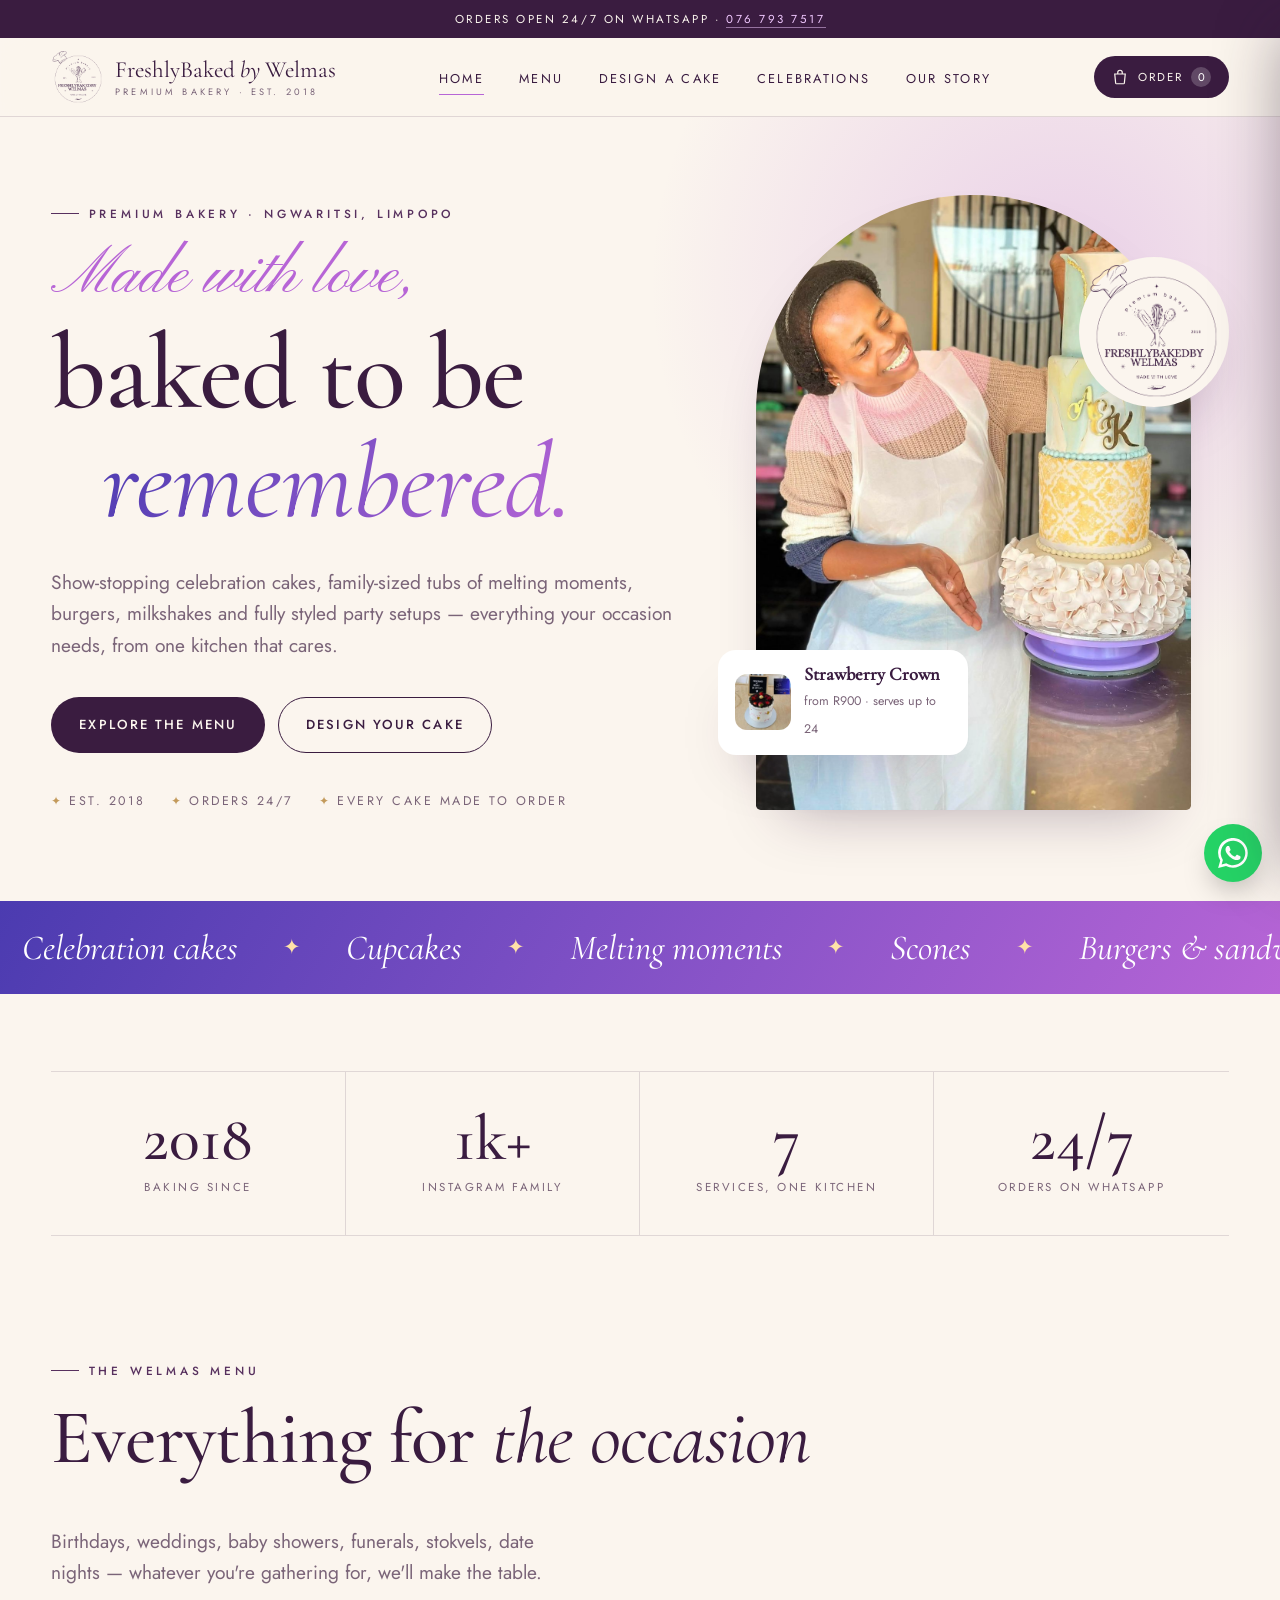
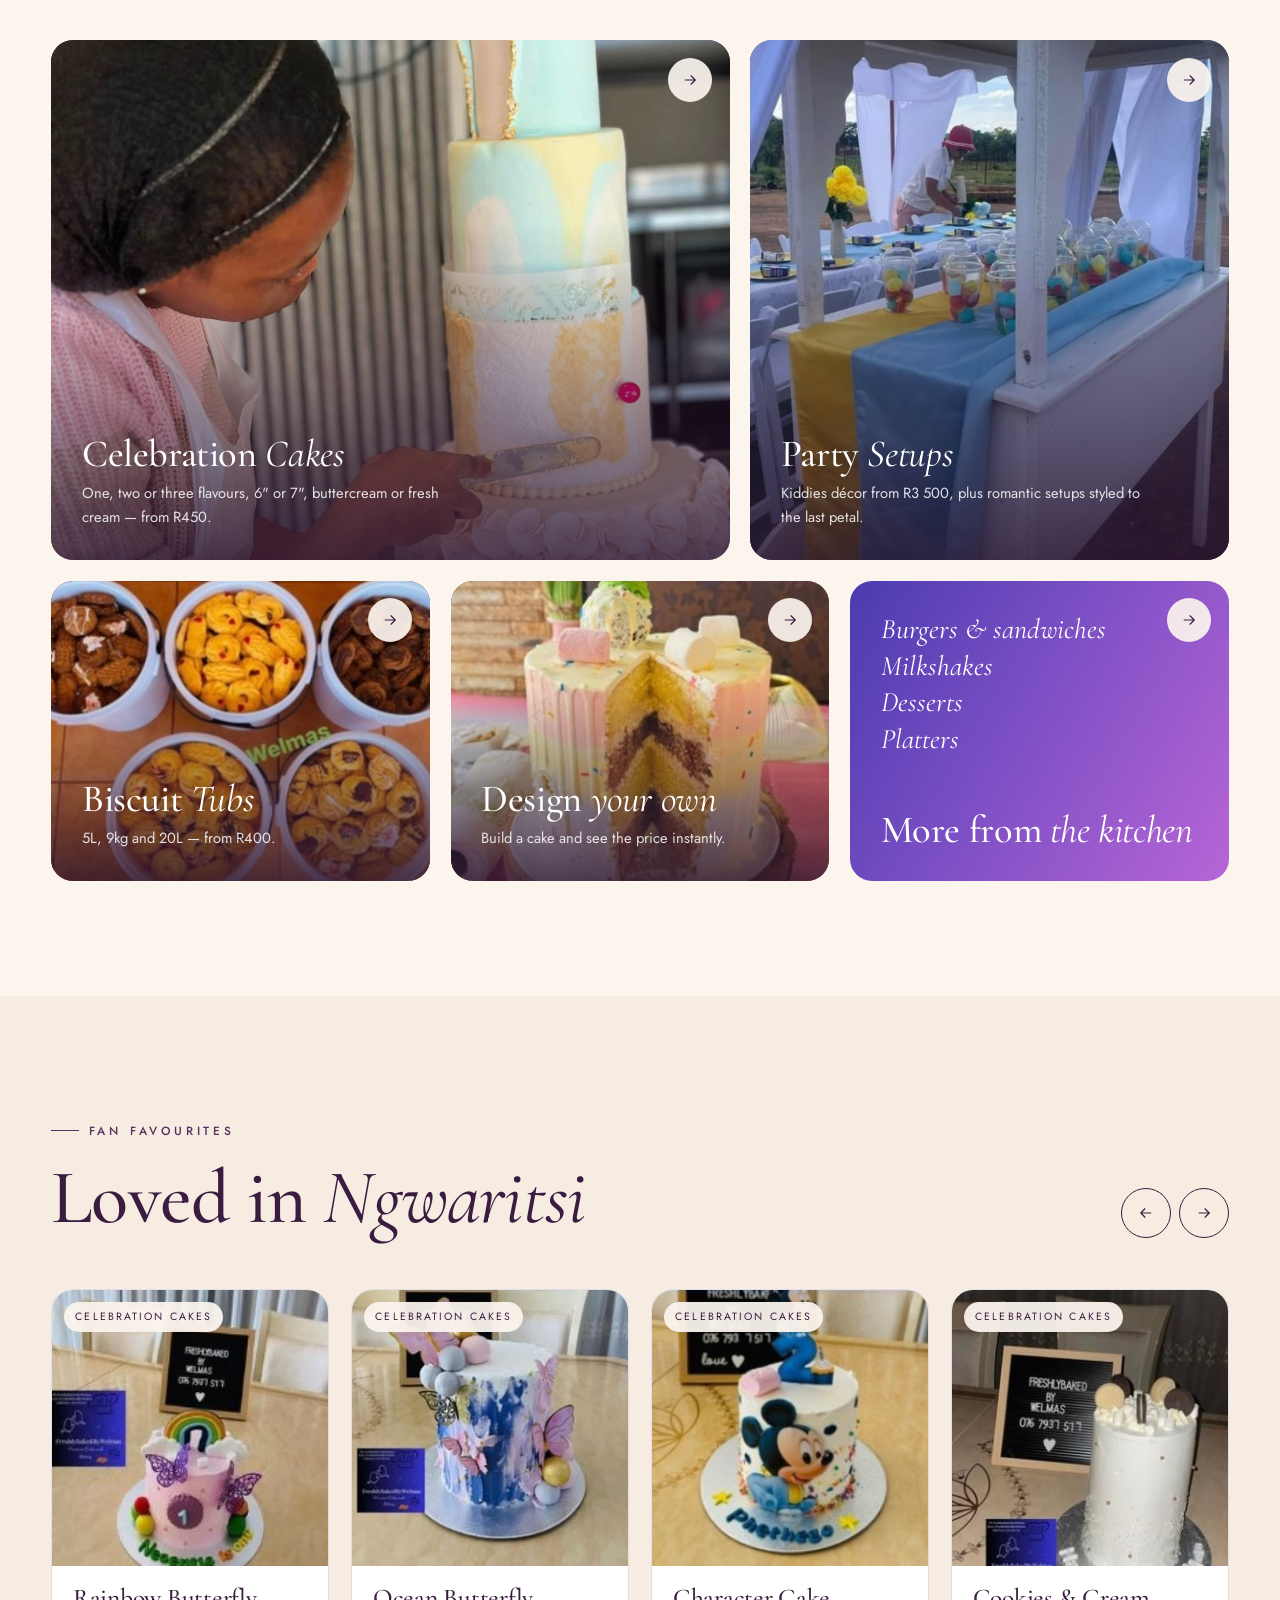
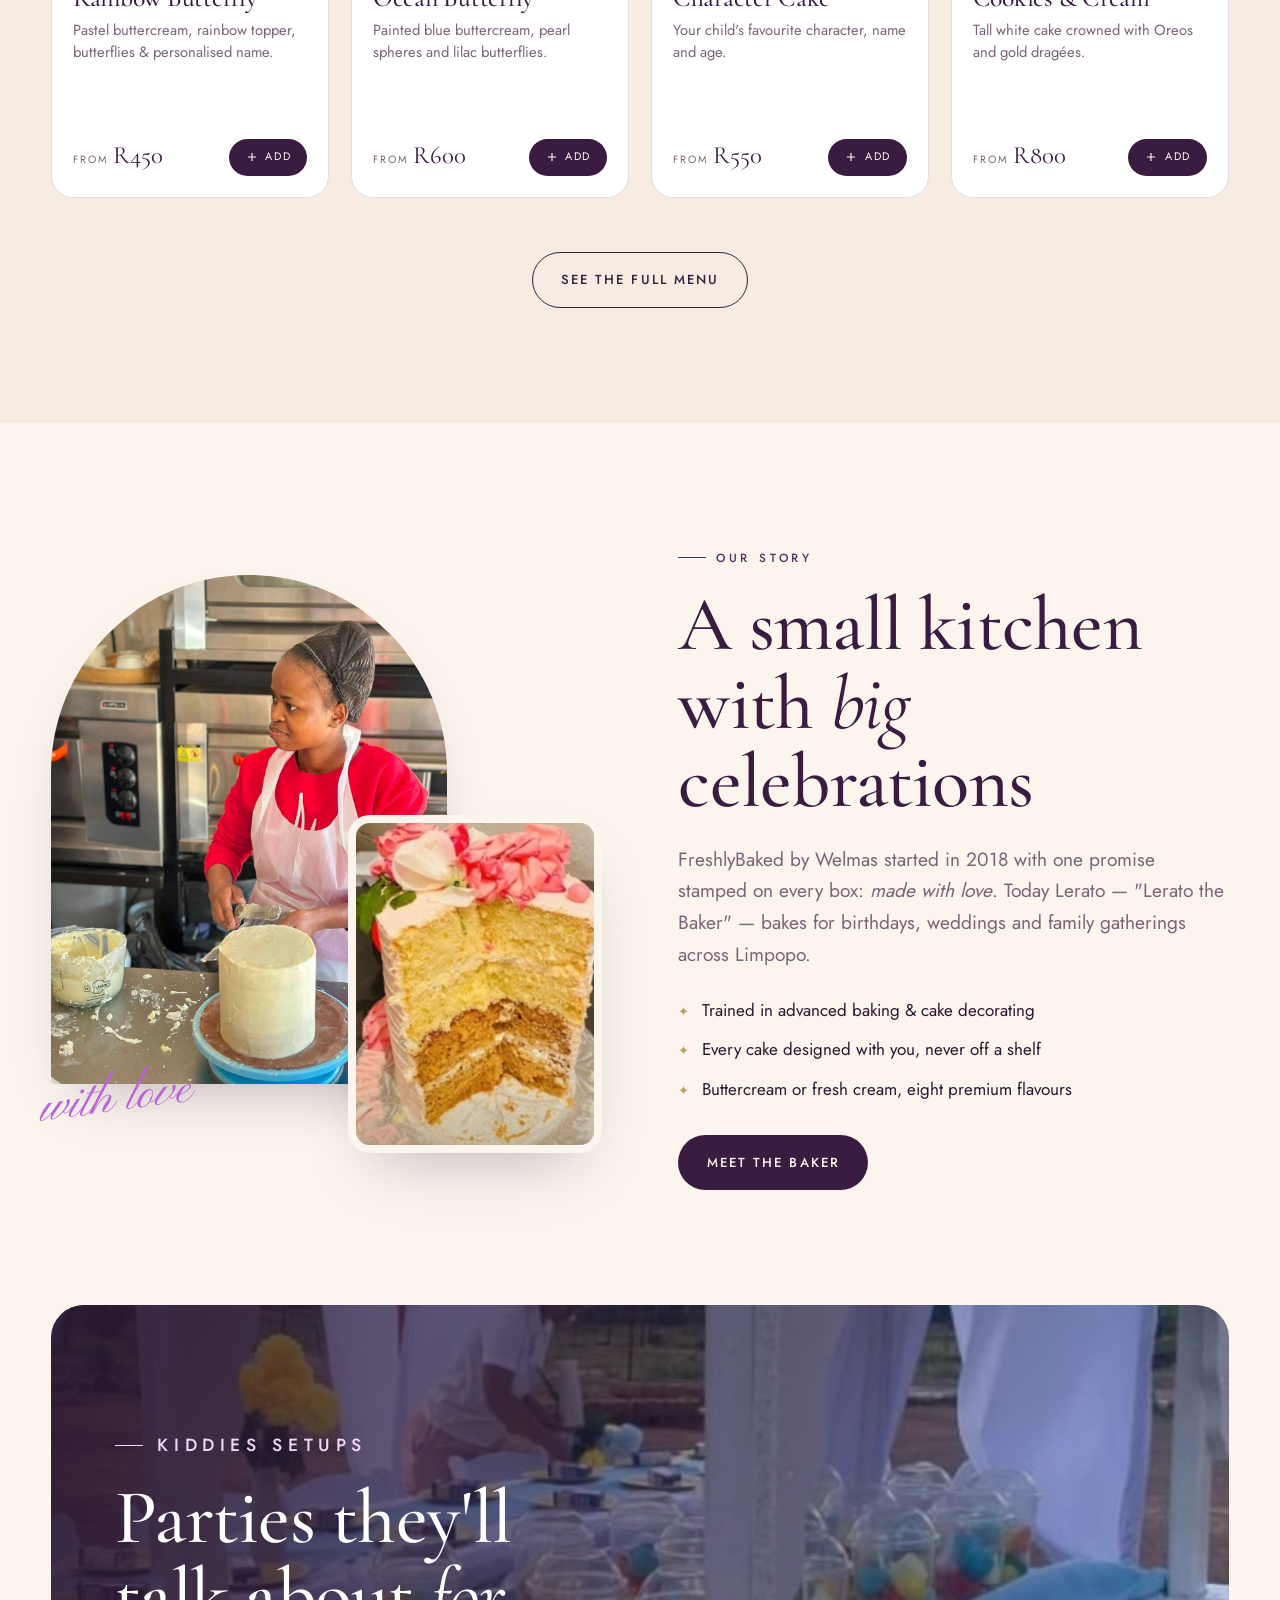
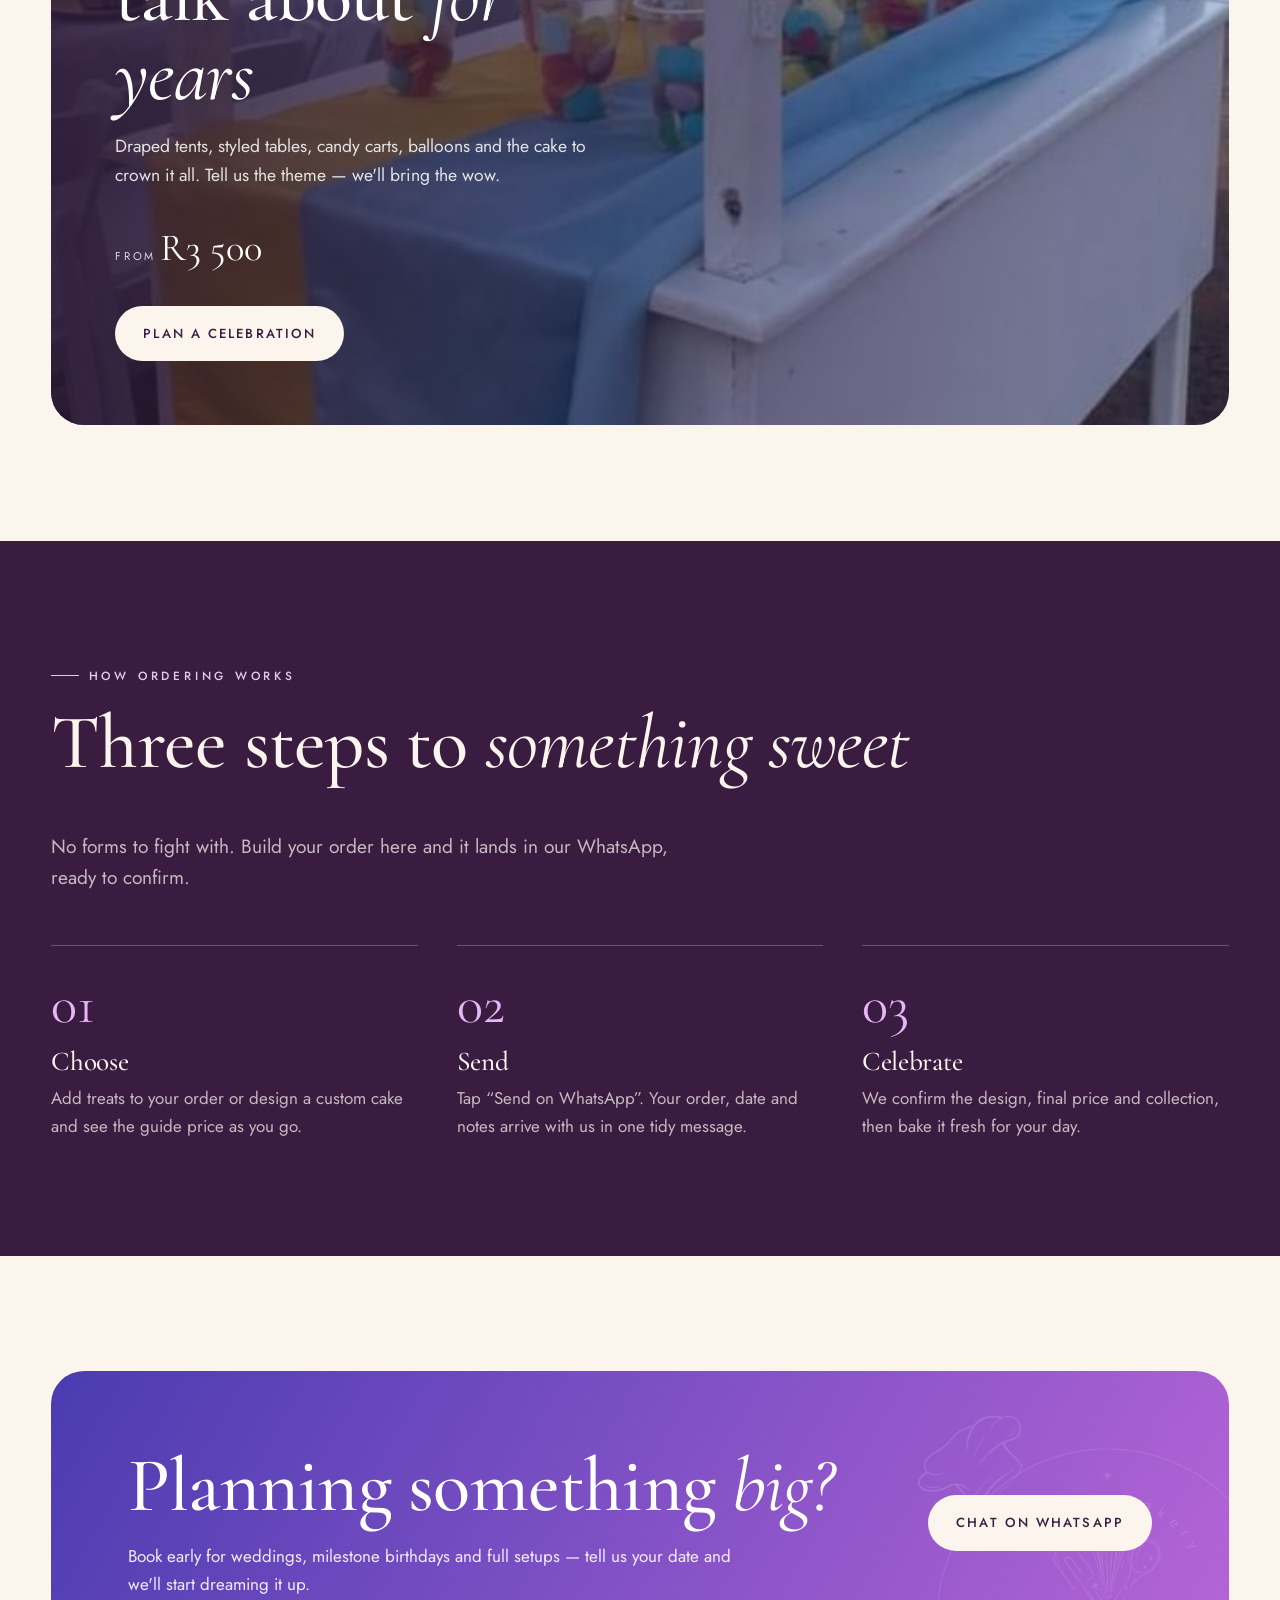
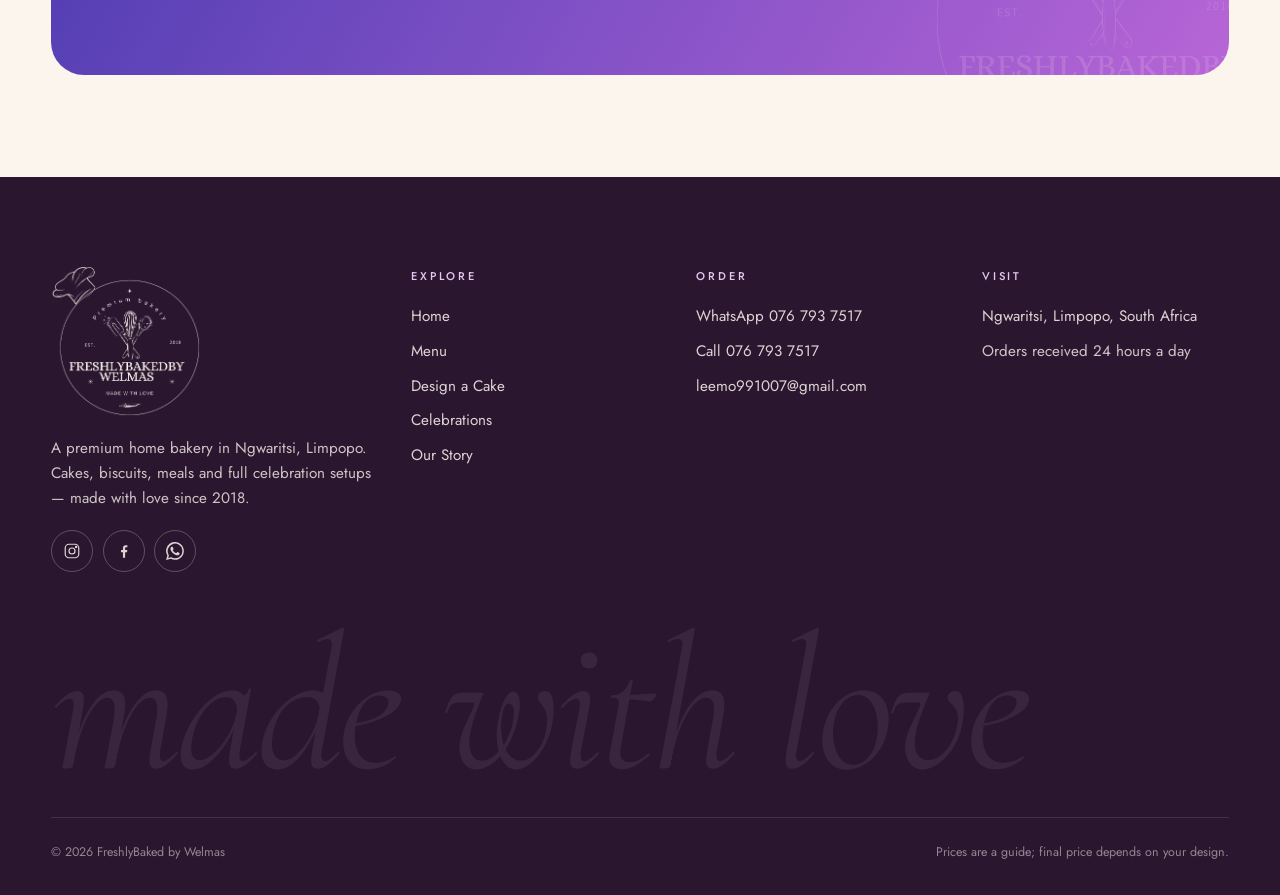
==== index.html @ 4f0620ba "Build FreshlyBaked by Welmas website Static four-page site (home, menu, celebrations, story) with a " ====
<!doctype html>
<html lang="en-ZA" class="no-js">
<head>
  <meta charset="utf-8">
  <meta name="viewport" content="width=device-width, initial-scale=1">
  <title>FreshlyBaked by Welmas · Premium Bakery in Ngwaritsi, Limpopo</title>
  <meta name="description" content="Celebration cakes, biscuit tubs, meals, milkshakes, platters and kiddies & romantic setups — a premium bakery in Ngwaritsi, Limpopo. Made with love since 2018. Order on WhatsApp 076 793 7517.">
  <meta name="theme-color" content="#3a1c40">
  <meta property="og:title" content="FreshlyBaked by Welmas — Premium bakery, made with love">
  <meta property="og:description" content="Cakes, biscuits, meals and celebration setups in Ngwaritsi, Limpopo. Order on WhatsApp.">
  <meta property="og:image" content="assets/img/wedding-cake-reveal.jpg">
  <meta property="og:type" content="website">
  <link rel="icon" type="image/png" href="assets/img/favicon.png">
  <link rel="apple-touch-icon" href="assets/img/apple-touch-icon.png">
  <link rel="stylesheet" href="css/fonts.css">
  <link rel="stylesheet" href="css/styles.css">
  <script type="application/ld+json">
  {
    "@context": "https://schema.org",
    "@type": "Bakery",
    "name": "FreshlyBaked by Welmas",
    "slogan": "Premium bakery. Made with love.",
    "foundingDate": "2018",
    "telephone": "+27767937517",
    "email": "leemo991007@gmail.com",
    "address": { "@type": "PostalAddress", "addressLocality": "Ngwaritsi", "addressRegion": "Limpopo", "addressCountry": "ZA" },
    "openingHours": "Mo-Su 00:00-23:59",
    "priceRange": "R400 – R3500+",
    "sameAs": ["https://www.instagram.com/freshlybakedbywelmas", "https://www.facebook.com/freshlybakedbywelmas"]
  }
  </script>
</head>
<body data-page="home">
  <div id="site-header"></div>

  <main>
    <!-- Hero -->
    <section class="hero">
      <div class="wrap hero-grid">
        <div>
          <p class="eyebrow">Premium bakery · Ngwaritsi, Limpopo</p>
          <h1>
            <span class="script">Made with love,</span>
            baked to be
            <span class="line2"><em class="glow-text">remembered.</em></span>
          </h1>
          <p class="lede">Show-stopping celebration cakes, family-sized tubs of melting moments, burgers, milkshakes and fully styled party setups — everything your occasion needs, from one kitchen that cares.</p>
          <div class="btn-row">
            <a class="btn btn-primary" href="menu.html">Explore the menu</a>
            <a class="btn btn-ghost" href="menu.html#build">Design your cake</a>
          </div>
          <div class="hero-meta">
            <span>Est. 2018</span>
            <span>Orders 24/7</span>
            <span>Every cake made to order</span>
          </div>
        </div>
        <div class="hero-art">
          <div class="arch"><img src="assets/img/wedding-cake-reveal.jpg" alt="Lerato smiling beside a four-tier wedding cake with sugar ruffles, gold damask and gold-leaf edges" width="1200" height="1600" fetchpriority="high"></div>
          <div class="badge" aria-hidden="true"><img src="assets/img/logo-ink.png" alt=""></div>
          <div class="chip">
            <img src="assets/img/cake-strawberry.jpg" alt="">
            <div><strong>Strawberry Crown</strong><span>from R900 · serves up to 24</span></div>
          </div>
        </div>
      </div>
    </section>

    <!-- Services marquee -->
    <div class="marquee" aria-label="Our services: cakes, cupcakes, biscuits, scones, burgers, sandwiches, milkshakes, desserts, platters, kiddies setups and romantic setups">
      <div class="marquee-track" aria-hidden="true">
        <span>Celebration cakes</span><span>Cupcakes</span><span>Melting moments</span><span>Scones</span><span>Burgers &amp; sandwiches</span><span>Milkshakes</span><span>Desserts</span><span>Platters</span><span>Kiddies setups</span><span>Romantic setups</span>
        <span>Celebration cakes</span><span>Cupcakes</span><span>Melting moments</span><span>Scones</span><span>Burgers &amp; sandwiches</span><span>Milkshakes</span><span>Desserts</span><span>Platters</span><span>Kiddies setups</span><span>Romantic setups</span>
      </div>
    </div>

    <!-- Stats -->
    <section class="wrap" style="padding-top:clamp(3rem,6vw,5rem)">
      <div class="stats reveal">
        <div class="stat"><b>2018</b><span>Baking since</span></div>
        <div class="stat"><b>1k+</b><span>Instagram family</span></div>
        <div class="stat"><b>7</b><span>Services, one kitchen</span></div>
        <div class="stat"><b>24/7</b><span>Orders on WhatsApp</span></div>
      </div>
    </section>

    <!-- Categories -->
    <section class="section">
      <div class="wrap">
        <div class="section-head reveal">
          <div>
            <p class="eyebrow">The Welmas menu</p>
            <h2>Everything for <em>the occasion</em></h2>
          </div>
          <p class="lede" style="max-width:26em">Birthdays, weddings, baby showers, funerals, stokvels, date nights — whatever you're gathering for, we'll make the table.</p>
        </div>
        <div class="tiles">
          <a class="tile t-a reveal" href="menu.html#cakes">
            <img src="assets/img/baker-gold-leaf.jpg" alt="" loading="lazy">
            <span class="arrow"><svg viewBox="0 0 24 24" fill="none" stroke="currentColor" stroke-width="1.6"><path d="M5 12h14M13 6l6 6-6 6"/></svg></span>
            <div class="tile-body"><h3>Celebration <em>Cakes</em></h3><p>One, two or three flavours, 6" or 7", buttercream or fresh cream — from R450.</p></div>
          </a>
          <a class="tile t-b reveal" href="celebrations.html">
            <img src="assets/img/kiddies-candy-cart.jpg" alt="" loading="lazy">
            <span class="arrow"><svg viewBox="0 0 24 24" fill="none" stroke="currentColor" stroke-width="1.6"><path d="M5 12h14M13 6l6 6-6 6"/></svg></span>
            <div class="tile-body"><h3>Party <em>Setups</em></h3><p>Kiddies décor from R3 500, plus romantic setups styled to the last petal.</p></div>
          </a>
          <a class="tile t-c reveal" href="menu.html#tubs">
            <img src="assets/img/melting-moments.jpg" alt="" loading="lazy">
            <span class="arrow"><svg viewBox="0 0 24 24" fill="none" stroke="currentColor" stroke-width="1.6"><path d="M5 12h14M13 6l6 6-6 6"/></svg></span>
            <div class="tile-body"><h3>Biscuit <em>Tubs</em></h3><p>5L, 9kg and 20L — from R400.</p></div>
          </a>
          <a class="tile t-d reveal" href="menu.html#build">
            <img src="assets/img/slice-two-flavour.jpg" alt="" loading="lazy">
            <span class="arrow"><svg viewBox="0 0 24 24" fill="none" stroke="currentColor" stroke-width="1.6"><path d="M5 12h14M13 6l6 6-6 6"/></svg></span>
            <div class="tile-body"><h3>Design <em>your own</em></h3><p>Build a cake and see the price instantly.</p></div>
          </a>
          <a class="tile t-e t-glow reveal" href="menu.html#meals">
            <span class="arrow"><svg viewBox="0 0 24 24" fill="none" stroke="currentColor" stroke-width="1.6"><path d="M5 12h14M13 6l6 6-6 6"/></svg></span>
            <div class="tile-body">
              <ul><li>Burgers &amp; sandwiches</li><li>Milkshakes</li><li>Desserts</li><li>Platters</li></ul>
              <h3>More from <em>the kitchen</em></h3>
            </div>
          </a>
        </div>
      </div>
    </section>

    <!-- Featured -->
    <section class="section section-tint">
      <div class="wrap">
        <div class="section-head reveal">
          <div>
            <p class="eyebrow">Fan favourites</p>
            <h2>Loved in <em>Ngwaritsi</em></h2>
          </div>
          <div class="rail-controls">
            <button class="icon-btn" type="button" data-rail="#featured" data-dir="prev" aria-label="Previous"><svg viewBox="0 0 24 24" fill="none" stroke="currentColor" stroke-width="1.6"><path d="M19 12H5M11 6l-6 6 6 6"/></svg></button>
            <button class="icon-btn" type="button" data-rail="#featured" data-dir="next" aria-label="Next"><svg viewBox="0 0 24 24" fill="none" stroke="currentColor" stroke-width="1.6"><path d="M5 12h14M13 6l6 6-6 6"/></svg></button>
          </div>
        </div>
        <div class="rail" id="featured" data-products="featured"></div>
        <div style="margin-top:2.4rem;text-align:center"><a class="btn btn-ghost" href="menu.html">See the full menu</a></div>
      </div>
    </section>

    <!-- Story -->
    <section class="section">
      <div class="wrap split">
        <div class="collage reveal">
          <figure class="c1"><img src="assets/img/baker-buttercream.jpg" alt="Lerato smoothing buttercream on a tall cake in a professional kitchen" loading="lazy"></figure>
          <figure class="c2"><img src="assets/img/slice-four-layer.jpg" alt="A sliced four-layer cake topped with pink sugar flowers" loading="lazy"></figure>
          <span class="stamp" aria-hidden="true">with love</span>
        </div>
        <div class="reveal">
          <p class="eyebrow">Our story</p>
          <h2>A small kitchen with <em>big</em> celebrations</h2>
          <p class="lede" style="margin-top:1.4rem">FreshlyBaked by Welmas started in 2018 with one promise stamped on every box: <em>made with love</em>. Today Lerato — "Lerato the Baker" — bakes for birthdays, weddings and family gatherings across Limpopo.</p>
          <ul class="ticks">
            <li>Trained in advanced baking &amp; cake decorating</li>
            <li>Every cake designed with you, never off a shelf</li>
            <li>Buttercream or fresh cream, eight premium flavours</li>
          </ul>
          <a class="btn btn-primary" href="story.html">Meet the baker</a>
        </div>
      </div>
    </section>

    <!-- Celebrations feature -->
    <section class="wrap">
      <div class="feature reveal">
        <img src="assets/img/kiddies-candy-cart.jpg" alt="A white candy cart with blue and yellow runners and jars of sweets at an outdoor kiddies party" loading="lazy">
        <div class="feature-body">
          <p class="eyebrow">Kiddies setups</p>
          <h2>Parties they'll talk about <em>for years</em></h2>
          <p>Draped tents, styled tables, candy carts, balloons and the cake to crown it all. Tell us the theme — we'll bring the wow.</p>
          <span class="price-tag"><small>from</small>R3 500</span>
          <div class="btn-row">
            <a class="btn btn-light" href="celebrations.html">Plan a celebration</a>
          </div>
        </div>
      </div>
    </section>

    <!-- How to order -->
    <section class="section section-plum" style="margin-top:clamp(4rem,9vw,8rem)">
      <div class="wrap">
        <div class="section-head reveal">
          <div>
            <p class="eyebrow">How ordering works</p>
            <h2>Three steps to <em>something sweet</em></h2>
          </div>
          <p class="lede">No forms to fight with. Build your order here and it lands in our WhatsApp, ready to confirm.</p>
        </div>
        <div class="steps">
          <div class="step reveal"><h3>Choose</h3><p>Add treats to your order or design a custom cake and see the guide price as you go.</p></div>
          <div class="step reveal"><h3>Send</h3><p>Tap “Send on WhatsApp”. Your order, date and notes arrive with us in one tidy message.</p></div>
          <div class="step reveal"><h3>Celebrate</h3><p>We confirm the design, final price and collection, then bake it fresh for your day.</p></div>
        </div>
      </div>
    </section>

    <!-- CTA -->
    <section class="wrap" style="margin-top:clamp(4rem,9vw,8rem)">
      <div class="cta-band reveal">
        <div>
          <h2>Planning something <em>big?</em></h2>
          <p>Book early for weddings, milestone birthdays and full setups — tell us your date and we'll start dreaming it up.</p>
        </div>
        <div class="btn-row">
          <a class="btn btn-light" data-wa="Hi Welmas! I'm planning an event and would love a quote." href="#">Chat on WhatsApp</a>
        </div>
      </div>
    </section>
  </main>

  <div id="site-footer"></div>
  <script src="js/catalog.js"></script>
  <script src="js/main.js"></script>
</body>
</html>
---- css/fonts.css ----
/* Self-hosted Google Fonts (SIL Open Font License): Cormorant Garamond, Jost, Pinyon Script */
@font-face { font-family: 'Cormorant Garamond'; font-style: italic; font-weight: 400; font-display: swap; src: url('../assets/fonts/cormorant-garamond-400-italic-latin-ext.woff2') format('woff2'); unicode-range: U+0100-02BA, U+02BD-02C5, U+02C7-02CC, U+02CE-02D7, U+02DD-02FF, U+0304, U+0308, U+0329, U+1D00-1DBF, U+1E00-1E9F, U+1EF2-1EFF, U+2020, U+20A0-20AB, U+20AD-20C0, U+2113, U+2C60-2C7F, U+A720-A7FF; }
@font-face { font-family: 'Cormorant Garamond'; font-style: italic; font-weight: 400; font-display: swap; src: url('../assets/fonts/cormorant-garamond-400-italic-latin.woff2') format('woff2'); unicode-range: U+0000-00FF, U+0131, U+0152-0153, U+02BB-02BC, U+02C6, U+02DA, U+02DC, U+0304, U+0308, U+0329, U+2000-206F, U+20AC, U+2122, U+2191, U+2193, U+2212, U+2215, U+FEFF, U+FFFD; }
@font-face { font-family: 'Cormorant Garamond'; font-style: italic; font-weight: 500; font-display: swap; src: url('../assets/fonts/cormorant-garamond-500-italic-latin-ext.woff2') format('woff2'); unicode-range: U+0100-02BA, U+02BD-02C5, U+02C7-02CC, U+02CE-02D7, U+02DD-02FF, U+0304, U+0308, U+0329, U+1D00-1DBF, U+1E00-1E9F, U+1EF2-1EFF, U+2020, U+20A0-20AB, U+20AD-20C0, U+2113, U+2C60-2C7F, U+A720-A7FF; }
@font-face { font-family: 'Cormorant Garamond'; font-style: italic; font-weight: 500; font-display: swap; src: url('../assets/fonts/cormorant-garamond-500-italic-latin.woff2') format('woff2'); unicode-range: U+0000-00FF, U+0131, U+0152-0153, U+02BB-02BC, U+02C6, U+02DA, U+02DC, U+0304, U+0308, U+0329, U+2000-206F, U+20AC, U+2122, U+2191, U+2193, U+2212, U+2215, U+FEFF, U+FFFD; }
@font-face { font-family: 'Cormorant Garamond'; font-style: normal; font-weight: 400; font-display: swap; src: url('../assets/fonts/cormorant-garamond-400-latin-ext.woff2') format('woff2'); unicode-range: U+0100-02BA, U+02BD-02C5, U+02C7-02CC, U+02CE-02D7, U+02DD-02FF, U+0304, U+0308, U+0329, U+1D00-1DBF, U+1E00-1E9F, U+1EF2-1EFF, U+2020, U+20A0-20AB, U+20AD-20C0, U+2113, U+2C60-2C7F, U+A720-A7FF; }
@font-face { font-family: 'Cormorant Garamond'; font-style: normal; font-weight: 400; font-display: swap; src: url('../assets/fonts/cormorant-garamond-400-latin.woff2') format('woff2'); unicode-range: U+0000-00FF, U+0131, U+0152-0153, U+02BB-02BC, U+02C6, U+02DA, U+02DC, U+0304, U+0308, U+0329, U+2000-206F, U+20AC, U+2122, U+2191, U+2193, U+2212, U+2215, U+FEFF, U+FFFD; }
@font-face { font-family: 'Cormorant Garamond'; font-style: normal; font-weight: 500; font-display: swap; src: url('../assets/fonts/cormorant-garamond-500-latin-ext.woff2') format('woff2'); unicode-range: U+0100-02BA, U+02BD-02C5, U+02C7-02CC, U+02CE-02D7, U+02DD-02FF, U+0304, U+0308, U+0329, U+1D00-1DBF, U+1E00-1E9F, U+1EF2-1EFF, U+2020, U+20A0-20AB, U+20AD-20C0, U+2113, U+2C60-2C7F, U+A720-A7FF; }
@font-face { font-family: 'Cormorant Garamond'; font-style: normal; font-weight: 500; font-display: swap; src: url('../assets/fonts/cormorant-garamond-500-latin.woff2') format('woff2'); unicode-range: U+0000-00FF, U+0131, U+0152-0153, U+02BB-02BC, U+02C6, U+02DA, U+02DC, U+0304, U+0308, U+0329, U+2000-206F, U+20AC, U+2122, U+2191, U+2193, U+2212, U+2215, U+FEFF, U+FFFD; }
@font-face { font-family: 'Jost'; font-style: normal; font-weight: 300; font-display: swap; src: url('../assets/fonts/jost-300-latin-ext.woff2') format('woff2'); unicode-range: U+0100-02BA, U+02BD-02C5, U+02C7-02CC, U+02CE-02D7, U+02DD-02FF, U+0304, U+0308, U+0329, U+1D00-1DBF, U+1E00-1E9F, U+1EF2-1EFF, U+2020, U+20A0-20AB, U+20AD-20C0, U+2113, U+2C60-2C7F, U+A720-A7FF; }
@font-face { font-family: 'Jost'; font-style: normal; font-weight: 300; font-display: swap; src: url('../assets/fonts/jost-300-latin.woff2') format('woff2'); unicode-range: U+0000-00FF, U+0131, U+0152-0153, U+02BB-02BC, U+02C6, U+02DA, U+02DC, U+0304, U+0308, U+0329, U+2000-206F, U+20AC, U+2122, U+2191, U+2193, U+2212, U+2215, U+FEFF, U+FFFD; }
@font-face { font-family: 'Jost'; font-style: normal; font-weight: 400; font-display: swap; src: url('../assets/fonts/jost-400-latin-ext.woff2') format('woff2'); unicode-range: U+0100-02BA, U+02BD-02C5, U+02C7-02CC, U+02CE-02D7, U+02DD-02FF, U+0304, U+0308, U+0329, U+1D00-1DBF, U+1E00-1E9F, U+1EF2-1EFF, U+2020, U+20A0-20AB, U+20AD-20C0, U+2113, U+2C60-2C7F, U+A720-A7FF; }
@font-face { font-family: 'Jost'; font-style: normal; font-weight: 400; font-display: swap; src: url('../assets/fonts/jost-400-latin.woff2') format('woff2'); unicode-range: U+0000-00FF, U+0131, U+0152-0153, U+02BB-02BC, U+02C6, U+02DA, U+02DC, U+0304, U+0308, U+0329, U+2000-206F, U+20AC, U+2122, U+2191, U+2193, U+2212, U+2215, U+FEFF, U+FFFD; }
@font-face { font-family: 'Jost'; font-style: normal; font-weight: 500; font-display: swap; src: url('../assets/fonts/jost-500-latin-ext.woff2') format('woff2'); unicode-range: U+0100-02BA, U+02BD-02C5, U+02C7-02CC, U+02CE-02D7, U+02DD-02FF, U+0304, U+0308, U+0329, U+1D00-1DBF, U+1E00-1E9F, U+1EF2-1EFF, U+2020, U+20A0-20AB, U+20AD-20C0, U+2113, U+2C60-2C7F, U+A720-A7FF; }
@font-face { font-family: 'Jost'; font-style: normal; font-weight: 500; font-display: swap; src: url('../assets/fonts/jost-500-latin.woff2') format('woff2'); unicode-range: U+0000-00FF, U+0131, U+0152-0153, U+02BB-02BC, U+02C6, U+02DA, U+02DC, U+0304, U+0308, U+0329, U+2000-206F, U+20AC, U+2122, U+2191, U+2193, U+2212, U+2215, U+FEFF, U+FFFD; }
@font-face { font-family: 'Pinyon Script'; font-style: normal; font-weight: 400; font-display: swap; src: url('../assets/fonts/pinyon-script-400-latin-ext.woff2') format('woff2'); unicode-range: U+0100-02BA, U+02BD-02C5, U+02C7-02CC, U+02CE-02D7, U+02DD-02FF, U+0304, U+0308, U+0329, U+1D00-1DBF, U+1E00-1E9F, U+1EF2-1EFF, U+2020, U+20A0-20AB, U+20AD-20C0, U+2113, U+2C60-2C7F, U+A720-A7FF; }
@font-face { font-family: 'Pinyon Script'; font-style: normal; font-weight: 400; font-display: swap; src: url('../assets/fonts/pinyon-script-400-latin.woff2') format('woff2'); unicode-range: U+0000-00FF, U+0131, U+0152-0153, U+02BB-02BC, U+02C6, U+02DA, U+02DC, U+0304, U+0308, U+0329, U+2000-206F, U+20AC, U+2122, U+2191, U+2193, U+2212, U+2215, U+FEFF, U+FFFD; }
---- css/styles.css ----
/* ==========================================================
   FreshlyBaked by Welmas
   Cream & plum, with the violet-to-orchid glow of the price lists.
   ========================================================== */

:root {
  --cream: #fbf5ee;
  --cream-2: #f6ece2;
  --blush: #f3dcd6;
  --rose: #d98a9b;
  --plum: #3a1c40;
  --plum-2: #57305e;
  --ink: #2b1630;
  --muted: #7a6478;
  --violet: #4b3bb0;
  --orchid: #b765d6;
  --gold: #c39a5b;
  --line: rgba(58, 28, 64, 0.14);
  --glow: linear-gradient(120deg, var(--violet) 0%, #7c4fc4 45%, var(--orchid) 100%);

  --font-display: "Cormorant Garamond", "Times New Roman", serif;
  --font-script: "Pinyon Script", "Brush Script MT", cursive;
  --font-body: "Jost", "Helvetica Neue", Arial, sans-serif;

  --radius: 22px;
  --arch: 999px 999px 22px 22px;
  --shadow: 0 30px 60px -30px rgba(58, 28, 64, 0.35);
  --gutter: clamp(16px, 4vw, 56px);
  --max: 1280px;
}

*, *::before, *::after { box-sizing: border-box; }
html { scroll-behavior: smooth; -webkit-text-size-adjust: 100%; }
body {
  margin: 0;
  background: var(--cream);
  color: var(--ink);
  font-family: var(--font-body);
  font-weight: 400;
  font-size: 17px;
  line-height: 1.65;
  overflow-x: hidden;
}
img { max-width: 100%; display: block; }
a { color: inherit; }
button { font: inherit; color: inherit; cursor: pointer; }
:focus-visible { outline: 2px solid var(--orchid); outline-offset: 3px; border-radius: 6px; }

.wrap { width: 100%; max-width: var(--max); margin: 0 auto; padding: 0 var(--gutter); }
.sr-only { position: absolute; width: 1px; height: 1px; overflow: hidden; clip: rect(0 0 0 0); white-space: nowrap; }

/* ---------- Type ---------- */
h1, h2, h3 { font-family: var(--font-display); font-weight: 500; line-height: 1.02; margin: 0; color: var(--plum); letter-spacing: -0.01em; }
h1 { font-size: clamp(3.5rem, 8.4vw, 7.6rem); }
h2 { font-size: clamp(2.4rem, 6vw, 5rem); }
h3 { font-size: clamp(1.5rem, 2.4vw, 2rem); }
h1 em, h2 em, h3 em { font-style: italic; font-weight: 400; }
.script { font-family: var(--font-script); font-weight: 400; color: var(--orchid); letter-spacing: 0; }
.eyebrow {
  font-size: 0.74rem; font-weight: 500; letter-spacing: 0.32em; text-transform: uppercase;
  color: var(--plum-2); display: inline-flex; align-items: center; gap: 0.8em; margin: 0 0 1.2rem;
}
.eyebrow::before { content: ""; width: 28px; height: 1px; background: currentColor; }
.lede { font-size: clamp(1.05rem, 1.5vw, 1.25rem); color: var(--muted); max-width: 34em; }
.glow-text { background: var(--glow); -webkit-background-clip: text; background-clip: text; color: transparent; }

/* ---------- Buttons ---------- */
.btn {
  display: inline-flex; align-items: center; justify-content: center; gap: 0.6em;
  padding: 1rem 1.7rem; border-radius: 999px; border: 1px solid transparent;
  font-size: 0.82rem; font-weight: 500; letter-spacing: 0.16em; text-transform: uppercase;
  text-decoration: none; transition: transform .25s ease, box-shadow .25s ease, background .25s ease, color .25s ease;
  white-space: nowrap;
}
.btn svg { width: 18px; height: 18px; flex: none; }
.btn-primary { background: var(--plum); color: var(--cream); }
.btn-primary:hover { background: var(--plum-2); transform: translateY(-2px); box-shadow: var(--shadow); }
.btn-glow { background: var(--glow); color: #fff; box-shadow: 0 18px 40px -18px rgba(123, 79, 196, .8); }
.btn-glow:hover { transform: translateY(-2px); box-shadow: 0 24px 48px -18px rgba(123, 79, 196, .95); }
.btn-ghost { border-color: var(--plum); color: var(--plum); background: transparent; }
.btn-ghost:hover { background: var(--plum); color: var(--cream); }
.btn-light { background: var(--cream); color: var(--plum); }
.btn-light:hover { transform: translateY(-2px); }
.btn-sm { padding: 0.7rem 1.1rem; font-size: 0.72rem; }
.btn-row { display: flex; flex-wrap: wrap; gap: 0.8rem; }

/* ---------- Announcement + header ---------- */
.ribbon {
  background: var(--plum); color: var(--cream); text-align: center;
  font-size: 0.72rem; letter-spacing: 0.22em; text-transform: uppercase; padding: 0.6rem var(--gutter);
}
.ribbon a { color: #f1c9ff; text-decoration: none; border-bottom: 1px solid rgba(241, 201, 255, .5); }

.site-header {
  position: sticky; top: 0; z-index: 50;
  background: rgba(251, 245, 238, 0.86);
  backdrop-filter: saturate(160%) blur(14px); -webkit-backdrop-filter: saturate(160%) blur(14px);
  border-bottom: 1px solid var(--line);
}
.nav { display: flex; align-items: center; justify-content: space-between; gap: 1rem; height: 78px; }
.brand { display: flex; align-items: center; gap: 0.75rem; text-decoration: none; min-width: 0; }
.brand img { width: 52px; height: 52px; object-fit: contain; flex: none; }
.brand-name { font-family: var(--font-display); font-size: 1.45rem; line-height: 1; color: var(--plum); white-space: nowrap; }
.brand-name small { display: block; font-family: var(--font-body); font-size: 0.58rem; letter-spacing: 0.34em; text-transform: uppercase; color: var(--muted); margin-top: 0.3rem; }
.nav-links { display: flex; align-items: center; gap: 2.2rem; list-style: none; margin: 0; padding: 0; }
.nav-links a { text-decoration: none; font-size: 0.8rem; letter-spacing: 0.18em; text-transform: uppercase; color: var(--plum); position: relative; padding: 0.4rem 0; }
.nav-links a::after { content: ""; position: absolute; left: 0; right: 100%; bottom: 0; height: 1px; background: var(--orchid); transition: right .3s ease; }
.nav-links a:hover::after, .nav-links a[aria-current="page"]::after { right: 0; }
.nav-actions { display: flex; align-items: center; gap: 0.6rem; }
.basket-btn {
  position: relative; display: inline-flex; align-items: center; gap: 0.55rem;
  background: var(--plum); color: var(--cream); border: 0; border-radius: 999px; padding: 0.7rem 1.1rem;
  font-size: 0.72rem; letter-spacing: 0.16em; text-transform: uppercase;
}
.basket-btn svg { width: 18px; height: 18px; }
.basket-count {
  min-width: 20px; height: 20px; border-radius: 999px; background: var(--orchid); color: #fff;
  font-size: 0.7rem; letter-spacing: 0; display: inline-grid; place-items: center; padding: 0 5px;
}
.basket-count[data-empty="true"] { background: rgba(255, 255, 255, .2); }
.menu-toggle { display: none; background: none; border: 1px solid var(--line); border-radius: 999px; width: 44px; height: 44px; place-items: center; }
.menu-toggle svg { width: 20px; height: 20px; }

@media (max-width: 960px) {
  .menu-toggle { display: inline-grid; }
  .nav-links {
    position: fixed; inset: 78px 0 auto 0; flex-direction: column; align-items: stretch; gap: 0;
    background: var(--cream); border-bottom: 1px solid var(--line); padding: 0.5rem var(--gutter) 1.5rem;
    transform: translateY(-8px); opacity: 0; pointer-events: none; transition: opacity .25s ease, transform .25s ease;
  }
  .nav-links.open { transform: none; opacity: 1; pointer-events: auto; }
  .nav-links a { display: block; padding: 1rem 0; font-size: 0.9rem; border-bottom: 1px solid var(--line); }
  .nav-links a::after { display: none; }
}
@media (max-width: 520px) {
  .brand-name { font-size: 1.15rem; }
  .brand-name small { display: none; }
  .brand img { width: 42px; height: 42px; }
  .basket-btn .label { display: none; }
}

/* ---------- Hero ---------- */
.hero { position: relative; padding: clamp(2.5rem, 6vw, 5rem) 0 clamp(3rem, 7vw, 6rem); overflow: hidden; }
.hero::before {
  content: ""; position: absolute; width: 70vw; height: 70vw; max-width: 900px; max-height: 900px;
  right: -18vw; top: -22vw; border-radius: 50%;
  background: radial-gradient(circle, rgba(183, 101, 214, .26), rgba(183, 101, 214, 0) 65%);
  pointer-events: none;
}
.hero-grid { position: relative; display: grid; grid-template-columns: minmax(0, 1.15fr) minmax(0, 0.85fr); gap: clamp(2rem, 5vw, 5rem); align-items: center; }
.hero h1 .script { display: block; font-size: 0.6em; line-height: 1.1; margin-bottom: 0.08em; }
.hero h1 .line2 { display: block; padding-left: clamp(0px, 4vw, 72px); }
.hero .lede { margin: 1.8rem 0 2.2rem; }
.hero-meta { display: flex; flex-wrap: wrap; gap: 0.6rem 1.6rem; margin-top: 2.4rem; font-size: 0.78rem; letter-spacing: 0.2em; text-transform: uppercase; color: var(--muted); }
.hero-meta span { display: inline-flex; align-items: center; gap: 0.5rem; }
.hero-meta span::before { content: "✦"; color: var(--gold); letter-spacing: 0; }

.hero-art { position: relative; aspect-ratio: 4 / 5.2; }
.hero-art .arch {
  position: absolute; inset: 0 8% 0 0; border-radius: var(--arch); overflow: hidden; box-shadow: var(--shadow);
  background: var(--blush);
}
.hero-art .arch img { width: 100%; height: 100%; object-fit: cover; object-position: 50% 30%; }
.hero-art .badge {
  position: absolute; right: 0; top: 10%; width: clamp(110px, 13vw, 150px); aspect-ratio: 1;
  border-radius: 50%; background: var(--cream); display: grid; place-items: center; box-shadow: var(--shadow);
}
.hero-art .badge img { width: 86%; animation: spin 40s linear infinite; }
.hero-art .chip {
  position: absolute; left: -8%; bottom: 9%; background: #fff; border-radius: 18px; padding: 0.9rem 1.1rem;
  box-shadow: var(--shadow); display: flex; gap: 0.8rem; align-items: center; max-width: 250px;
}
.hero-art .chip img { width: 56px; height: 56px; border-radius: 12px; object-fit: cover; }
.hero-art .chip strong { display: block; font-family: var(--font-display); font-size: 1.15rem; color: var(--plum); line-height: 1.1; }
.hero-art .chip span { font-size: 0.78rem; color: var(--muted); }
@keyframes spin { to { transform: rotate(360deg); } }

@media (max-width: 900px) {
  .hero-grid { grid-template-columns: 1fr; }
  .hero-art { max-width: 460px; width: 100%; margin: 0 auto; }
  .hero-art .chip { left: 0; }
}

/* ---------- Marquee ---------- */
.marquee { background: var(--glow); color: #fff; overflow: hidden; padding: 1.1rem 0; }
.marquee-track { display: flex; width: max-content; animation: marquee 38s linear infinite; }
.marquee-track span { font-family: var(--font-display); font-style: italic; font-size: clamp(1.4rem, 3vw, 2.2rem); padding: 0 1.4rem; white-space: nowrap; display: inline-flex; align-items: center; gap: 2.8rem; }
.marquee-track span::after { content: "✦"; font-style: normal; font-size: 0.6em; color: #ffe2a8; }
@keyframes marquee { to { transform: translateX(-50%); } }
@media (prefers-reduced-motion: reduce) {
  .marquee-track, .hero-art .badge img { animation: none; }
  html { scroll-behavior: auto; }
}

/* ---------- Sections ---------- */
.section { padding: clamp(4rem, 9vw, 8rem) 0; }
.section-tint { background: var(--cream-2); }
.section-plum { background: var(--plum); color: var(--cream); }
.section-plum h2, .section-plum h3 { color: var(--cream); }
.section-plum .eyebrow { color: #e5c8ef; }
.section-plum .lede { color: rgba(251, 245, 238, .72); }
.section-head { display: flex; justify-content: space-between; align-items: end; gap: 2rem; flex-wrap: wrap; margin-bottom: clamp(2rem, 4vw, 3.5rem); }
.section-head .lede { margin: 1rem 0 0; }

/* ---------- Stats ---------- */
.stats { display: grid; grid-template-columns: repeat(4, 1fr); border-top: 1px solid var(--line); border-bottom: 1px solid var(--line); }
.stat { padding: 2.2rem 1.2rem; text-align: center; border-right: 1px solid var(--line); }
.stat:last-child { border-right: 0; }
.stat b { display: block; font-family: var(--font-display); font-weight: 500; font-size: clamp(2.4rem, 5vw, 4rem); line-height: 1; color: var(--plum); }
.stat span { font-size: 0.72rem; letter-spacing: 0.22em; text-transform: uppercase; color: var(--muted); }
@media (max-width: 720px) {
  .stats { grid-template-columns: 1fr 1fr; }
  .stat:nth-child(2) { border-right: 0; }
  .stat:nth-child(-n+2) { border-bottom: 1px solid var(--line); }
}

/* ---------- Category tiles ---------- */
.tiles { display: grid; grid-template-columns: repeat(12, 1fr); gap: clamp(12px, 1.6vw, 22px); }
.tile {
  position: relative; border-radius: var(--radius); overflow: hidden; text-decoration: none; color: #fff;
  min-height: 300px; display: flex; align-items: flex-end; background: var(--plum-2); isolation: isolate;
}
.tile img { position: absolute; inset: 0; width: 100%; height: 100%; object-fit: cover; z-index: -2; transition: transform .8s ease; }
.tile::after { content: ""; position: absolute; inset: 0; z-index: -1; background: linear-gradient(180deg, rgba(43, 22, 48, 0) 35%, rgba(43, 22, 48, .82) 100%); }
.tile:hover img { transform: scale(1.05); }
.tile-body { padding: clamp(1.2rem, 2.4vw, 2rem); width: 100%; }
.tile h3 { color: #fff; font-size: clamp(1.7rem, 3vw, 2.6rem); }
.tile p { margin: 0.4rem 0 0; font-size: 0.92rem; opacity: .85; max-width: 26em; }
.tile .arrow { position: absolute; top: 1.1rem; right: 1.1rem; width: 44px; height: 44px; border-radius: 50%; background: rgba(251, 245, 238, .92); color: var(--plum); display: grid; place-items: center; transition: transform .3s ease; }
.tile:hover .arrow { transform: rotate(-45deg); }
.tile .arrow svg { width: 18px; height: 18px; }
.tile.t-a { grid-column: span 7; min-height: 520px; }
.tile.t-b { grid-column: span 5; min-height: 520px; }
.tile.t-c { grid-column: span 4; }
.tile.t-d { grid-column: span 4; }
.tile.t-e { grid-column: span 4; }
.tile.t-glow { background: var(--glow); }
.tile.t-glow::after { display: none; }
.tile.t-glow .tile-body { align-self: stretch; display: flex; flex-direction: column; justify-content: space-between; }
.tile.t-glow ul { list-style: none; padding: 0; margin: 0 0 1.2rem; font-family: var(--font-display); font-size: clamp(1.4rem, 2.2vw, 1.9rem); line-height: 1.3; font-style: italic; }
@media (max-width: 900px) {
  .tile.t-a, .tile.t-b { grid-column: span 12; min-height: 380px; }
  .tile.t-c, .tile.t-d, .tile.t-e { grid-column: span 12; }
}
@media (min-width: 600px) and (max-width: 900px) {
  .tile.t-c, .tile.t-d { grid-column: span 6; }
}

/* ---------- Product rail + cards ---------- */
.rail { display: grid; grid-auto-flow: column; grid-auto-columns: minmax(250px, 1fr); gap: 22px; overflow-x: auto; scroll-snap-type: x mandatory; padding-bottom: 1rem; scrollbar-width: thin; }
.rail > * { scroll-snap-align: start; }
@media (min-width: 1100px) { .rail { grid-auto-columns: calc((100% - 66px) / 4); } }
.rail-controls { display: flex; gap: 0.5rem; }
.icon-btn { width: 50px; height: 50px; border-radius: 50%; border: 1px solid var(--plum); background: transparent; color: var(--plum); display: grid; place-items: center; transition: background .2s, color .2s; }
.icon-btn:hover { background: var(--plum); color: var(--cream); }
.icon-btn svg { width: 18px; height: 18px; }

.card { display: flex; flex-direction: column; background: #fff; border-radius: var(--radius); overflow: hidden; border: 1px solid var(--line); transition: transform .3s ease, box-shadow .3s ease; }
.card:hover { transform: translateY(-4px); box-shadow: var(--shadow); }
.card-media { position: relative; aspect-ratio: 1; background: var(--blush); overflow: hidden; }
.card-media img { width: 100%; height: 100%; object-fit: cover; }
.card-media .tag { position: absolute; left: 12px; top: 12px; background: rgba(251, 245, 238, .94); color: var(--plum); font-size: 0.66rem; letter-spacing: 0.2em; text-transform: uppercase; padding: 0.4rem 0.7rem; border-radius: 999px; }
.card-media.placeholder { display: grid; place-items: center; background: linear-gradient(140deg, var(--blush), #ead7f1); }
.card-media.placeholder img { width: 46%; height: auto; opacity: .55; }
.card-body { padding: 1.2rem 1.3rem 1.3rem; display: flex; flex-direction: column; gap: 0.5rem; flex: 1; }
.card-body h3 { font-size: 1.6rem; }
.card-body p { margin: 0; font-size: 0.92rem; color: var(--muted); line-height: 1.5; }
.card-foot { margin-top: auto; padding-top: 0.8rem; display: flex; align-items: center; justify-content: space-between; gap: 0.6rem; flex-wrap: wrap; }
.price { font-family: var(--font-display); font-size: 1.55rem; color: var(--plum); line-height: 1; }
.price small { font-family: var(--font-body); font-size: 0.66rem; letter-spacing: 0.2em; text-transform: uppercase; color: var(--muted); margin-right: 0.35em; }
.price.quote { font-size: 1.05rem; font-style: italic; color: var(--plum-2); }
.add-btn { display: inline-flex; align-items: center; gap: 0.4rem; border: 0; background: var(--plum); color: var(--cream); border-radius: 999px; padding: 0.6rem 1rem; font-size: 0.68rem; letter-spacing: 0.16em; text-transform: uppercase; transition: background .2s; }
.add-btn:hover { background: var(--orchid); }
.add-btn svg { width: 14px; height: 14px; }
.add-btn.added { background: var(--orchid); }
.opt-select { width: 100%; appearance: none; -webkit-appearance: none; border: 1px solid var(--line); border-radius: 12px; padding: 0.65rem 2.2rem 0.65rem 0.85rem; background: var(--cream) url("data:image/svg+xml,%3Csvg xmlns='http://www.w3.org/2000/svg' width='12' height='8' viewBox='0 0 12 8'%3E%3Cpath d='M1 1l5 5 5-5' fill='none' stroke='%233a1c40' stroke-width='1.5'/%3E%3C/svg%3E") no-repeat right 0.9rem center; font: inherit; font-size: 0.9rem; color: var(--ink); }

.grid-cards { display: grid; grid-template-columns: repeat(auto-fill, minmax(250px, 1fr)); gap: 22px; }

/* ---------- Split / story ---------- */
.split { display: grid; grid-template-columns: 1fr 1fr; gap: clamp(2rem, 6vw, 6rem); align-items: center; }
.split.reverse > :first-child { order: 2; }
@media (max-width: 900px) { .split { grid-template-columns: 1fr; } .split.reverse > :first-child { order: 0; } }
.collage { position: relative; aspect-ratio: 1 / 1.05; }
.collage figure { margin: 0; position: absolute; overflow: hidden; box-shadow: var(--shadow); background: var(--blush); }
.collage img { width: 100%; height: 100%; object-fit: cover; }
.collage .c1 { inset: 0 28% 12% 0; border-radius: var(--arch); }
.collage .c2 { width: 46%; aspect-ratio: 3 / 4; right: 0; bottom: 0; border-radius: var(--radius); border: 8px solid var(--cream); }
.collage .stamp { position: absolute; left: -2%; bottom: 2%; font-family: var(--font-script); font-size: clamp(2.2rem, 4vw, 3.4rem); color: var(--orchid); transform: rotate(-8deg); }
.section-tint .collage .c2 { border-color: var(--cream-2); }
.quote-block { font-family: var(--font-display); font-style: italic; font-size: clamp(1.5rem, 2.6vw, 2.1rem); line-height: 1.3; color: var(--plum); margin: 2rem 0; padding-left: 1.4rem; border-left: 2px solid var(--orchid); }
.ticks { list-style: none; padding: 0; margin: 1.6rem 0 2rem; display: grid; gap: 0.7rem; }
.ticks li { display: flex; gap: 0.8rem; align-items: baseline; }
.ticks li::before { content: "✦"; color: var(--gold); font-size: 0.8rem; }

/* ---------- Big feature (celebrations) ---------- */
.feature { position: relative; border-radius: calc(var(--radius) * 1.5); overflow: hidden; min-height: clamp(460px, 62vw, 720px); display: flex; align-items: flex-end; color: #fff; isolation: isolate; }
.feature > img { position: absolute; inset: 0; width: 100%; height: 100%; object-fit: cover; z-index: -2; }
.feature::after { content: ""; position: absolute; inset: 0; z-index: -1; background: linear-gradient(90deg, rgba(43, 22, 48, .88) 0%, rgba(43, 22, 48, .45) 55%, rgba(43, 22, 48, .1) 100%); }
.feature-body { padding: clamp(1.6rem, 5vw, 4.5rem); max-width: 640px; }
.feature h2 { color: #fff; }
.feature .eyebrow { color: #f1d7f8; }
.feature p { color: rgba(255, 255, 255, .85); font-size: 1.1rem; }
.feature .price-tag { display: inline-block; font-family: var(--font-display); font-size: clamp(1.6rem, 3vw, 2.4rem); margin: 0.6rem 0 1.6rem; }
.feature .price-tag small { font-family: var(--font-body); font-size: 0.7rem; letter-spacing: 0.24em; text-transform: uppercase; opacity: .8; margin-right: 0.4em; }

/* ---------- Steps ---------- */
.steps { display: grid; grid-template-columns: repeat(3, 1fr); gap: clamp(1rem, 3vw, 2.4rem); counter-reset: step; }
.step { padding: 2rem 0 0; border-top: 1px solid rgba(251, 245, 238, .25); }
.step::before { counter-increment: step; content: "0" counter(step); display: block; font-family: var(--font-display); font-size: 3.4rem; line-height: 1; color: #e6b5f5; margin-bottom: 1rem; }
.step h3 { font-size: 1.7rem; margin-bottom: 0.5rem; }
.step p { margin: 0; color: rgba(251, 245, 238, .72); }
@media (max-width: 780px) { .steps { grid-template-columns: 1fr; } }

/* ---------- Gallery ---------- */
.gallery { columns: 3 280px; column-gap: 18px; }
.gallery figure { margin: 0 0 18px; break-inside: avoid; border-radius: var(--radius); overflow: hidden; position: relative; background: var(--blush); }
.gallery figure img { width: 100%; }
.gallery figcaption { position: absolute; left: 12px; bottom: 12px; right: 12px; background: rgba(251, 245, 238, .92); color: var(--plum); font-size: 0.78rem; padding: 0.45rem 0.8rem; border-radius: 999px; width: fit-content; }

/* ---------- Page hero (inner pages) ---------- */
.page-hero { padding: clamp(3rem, 8vw, 6.5rem) 0 clamp(2rem, 5vw, 4rem); position: relative; overflow: hidden; }
.page-hero::before { content: ""; position: absolute; width: 60vw; height: 60vw; max-width: 760px; max-height: 760px; left: -20vw; top: -30vw; border-radius: 50%; background: radial-gradient(circle, rgba(183, 101, 214, .22), rgba(183, 101, 214, 0) 65%); pointer-events: none; }
.page-hero .wrap { position: relative; }
.page-hero h1 { font-size: clamp(3rem, 8vw, 7rem); }
.page-hero .lede { margin-top: 1.4rem; }

/* ---------- Menu page ---------- */
.menu-nav { position: sticky; top: 78px; z-index: 40; background: rgba(251, 245, 238, .92); backdrop-filter: blur(12px); -webkit-backdrop-filter: blur(12px); border-bottom: 1px solid var(--line); }
.menu-nav ul { display: flex; gap: 0.5rem; list-style: none; margin: 0; padding: 0.9rem 0; overflow-x: auto; scrollbar-width: none; }
.menu-nav ul::-webkit-scrollbar { display: none; }
.menu-nav a { display: block; white-space: nowrap; text-decoration: none; padding: 0.55rem 1rem; border-radius: 999px; border: 1px solid var(--line); font-size: 0.74rem; letter-spacing: 0.14em; text-transform: uppercase; color: var(--plum); transition: background .2s, color .2s, border-color .2s; }
.menu-nav a:hover, .menu-nav a.active { background: var(--plum); color: var(--cream); border-color: var(--plum); }
.menu-section { padding: clamp(3rem, 6vw, 5rem) 0; scroll-margin-top: 150px; border-bottom: 1px solid var(--line); }
.menu-section:last-of-type { border-bottom: 0; }
.menu-section .section-head h2 { font-size: clamp(2.2rem, 5vw, 3.8rem); }

.price-table { width: 100%; border-collapse: collapse; margin-top: 1rem; }
.price-table th, .price-table td { padding: 1rem 0.6rem; text-align: left; border-bottom: 1px solid var(--line); vertical-align: top; }
.price-table th { font-size: 0.68rem; letter-spacing: 0.2em; text-transform: uppercase; color: var(--muted); font-weight: 500; }
.price-table td.num, .price-table th.num { text-align: right; white-space: nowrap; }
.price-table td.num { font-family: var(--font-display); font-size: 1.35rem; color: var(--plum); }
.price-table td strong { font-family: var(--font-display); font-weight: 500; font-size: 1.3rem; color: var(--plum); display: block; line-height: 1.2; }
.price-table td span { font-size: 0.86rem; color: var(--muted); }
@media (max-width: 560px) {
  .price-table th:nth-child(2), .price-table td:nth-child(2) { display: none; }
  .price-table td.num { font-size: 1.15rem; }
}
.note { background: #fff; border: 1px dashed rgba(183, 101, 214, .6); border-radius: var(--radius); padding: 1.3rem 1.5rem; font-size: 0.94rem; color: var(--muted); }
.note strong { color: var(--plum); font-weight: 500; }

/* Cake builder */
.builder { display: grid; grid-template-columns: 1.25fr 0.75fr; gap: clamp(1.5rem, 3vw, 2.5rem); align-items: start; }
@media (max-width: 900px) { .builder { grid-template-columns: 1fr; } }
.builder-form { background: #fff; border-radius: calc(var(--radius) * 1.2); border: 1px solid var(--line); padding: clamp(1.3rem, 3vw, 2.4rem); display: grid; gap: 1.8rem; }
.field-label { font-size: 0.7rem; letter-spacing: 0.24em; text-transform: uppercase; color: var(--muted); margin: 0 0 0.8rem; display: block; }
fieldset { border: 0; padding: 0; margin: 0; min-width: 0; }
legend { padding: 0; }
.choice-grid { display: grid; grid-template-columns: repeat(auto-fill, minmax(170px, 1fr)); gap: 0.6rem; }
.choice { position: relative; }
.choice input { position: absolute; opacity: 0; inset: 0; margin: 0; cursor: pointer; }
.choice span { display: block; border: 1px solid var(--line); border-radius: 14px; padding: 0.8rem 0.95rem; transition: border-color .2s, background .2s, box-shadow .2s; line-height: 1.35; font-size: 0.92rem; }
.choice span b { display: block; font-weight: 500; color: var(--plum); }
.choice span i { font-style: normal; font-size: 0.8rem; color: var(--muted); }
.choice input:checked + span { border-color: var(--orchid); background: #faf1fd; box-shadow: 0 0 0 1px var(--orchid) inset; }
.choice input:focus-visible + span { outline: 2px solid var(--orchid); outline-offset: 2px; }
.pills { display: flex; flex-wrap: wrap; gap: 0.5rem; }
.pill { position: relative; }
.pill input { position: absolute; opacity: 0; inset: 0; margin: 0; cursor: pointer; }
.pill span { display: inline-block; border: 1px solid var(--line); border-radius: 999px; padding: 0.5rem 0.95rem; font-size: 0.86rem; transition: all .2s; }
.pill input:checked + span { background: var(--plum); color: var(--cream); border-color: var(--plum); }
.pill input:focus-visible + span { outline: 2px solid var(--orchid); outline-offset: 2px; }
.text-input, textarea.text-input { width: 100%; border: 1px solid var(--line); border-radius: 12px; padding: 0.8rem 0.95rem; font: inherit; font-size: 0.95rem; background: var(--cream); color: var(--ink); }
textarea.text-input { min-height: 96px; resize: vertical; }
.builder-summary { position: sticky; top: 160px; background: var(--plum); color: var(--cream); border-radius: calc(var(--radius) * 1.2); padding: clamp(1.4rem, 3vw, 2.2rem); overflow: hidden; isolation: isolate; }
.builder-summary::before { content: ""; position: absolute; width: 320px; height: 320px; right: -120px; top: -140px; border-radius: 50%; background: radial-gradient(circle, rgba(183, 101, 214, .55), transparent 70%); z-index: -1; }
.builder-summary h3 { color: var(--cream); font-size: 1.9rem; }
.builder-summary .total { font-family: var(--font-display); font-size: clamp(3rem, 6vw, 4.4rem); line-height: 1; margin: 1rem 0 0.3rem; }
.builder-summary .total small { font-family: var(--font-body); font-size: 0.7rem; letter-spacing: 0.24em; text-transform: uppercase; opacity: .7; margin-right: 0.4em; vertical-align: middle; }
.builder-summary ul { list-style: none; padding: 0; margin: 1.2rem 0 1.6rem; font-size: 0.9rem; display: grid; gap: 0.45rem; color: rgba(251, 245, 238, .82); }
.builder-summary li { display: flex; justify-content: space-between; gap: 1rem; border-bottom: 1px solid rgba(251, 245, 238, .14); padding-bottom: 0.45rem; }
.builder-summary li span:last-child { text-align: right; color: var(--cream); }
.builder-summary .fine { font-size: 0.78rem; color: rgba(251, 245, 238, .6); margin: 1rem 0 0; }
.builder-summary .btn { width: 100%; }
@media (max-width: 900px) { .builder-summary { position: static; } }

/* ---------- Basket drawer ---------- */
.drawer-backdrop { position: fixed; inset: 0; background: rgba(43, 22, 48, .45); z-index: 90; opacity: 0; pointer-events: none; transition: opacity .3s ease; }
.drawer { position: fixed; top: 0; right: 0; bottom: 0; width: min(440px, 100%); background: var(--cream); z-index: 100; transform: translateX(100%); transition: transform .35s cubic-bezier(.2, .8, .2, 1); display: flex; flex-direction: column; box-shadow: -30px 0 60px -30px rgba(43, 22, 48, .4); }
body.drawer-open { overflow: hidden; }
body.drawer-open .drawer { transform: none; }
body.drawer-open .drawer-backdrop { opacity: 1; pointer-events: auto; }
.drawer-head { display: flex; align-items: center; justify-content: space-between; padding: 1.3rem 1.4rem; border-bottom: 1px solid var(--line); }
.drawer-head h2 { font-size: 2rem; }
.drawer-body { flex: 1; overflow-y: auto; padding: 1rem 1.4rem; }
.drawer-foot { padding: 1.2rem 1.4rem 1.4rem; border-top: 1px solid var(--line); background: #fff; display: grid; gap: 0.8rem; }
.line-item { display: grid; grid-template-columns: 64px 1fr auto; gap: 0.9rem; align-items: center; padding: 0.9rem 0; border-bottom: 1px solid var(--line); }
.line-item .thumb { width: 64px; height: 64px; border-radius: 14px; overflow: hidden; background: linear-gradient(140deg, var(--blush), #ead7f1); display: grid; place-items: center; }
.line-item .thumb img { width: 100%; height: 100%; object-fit: cover; }
.line-item .thumb img.mark { width: 70%; height: auto; opacity: .55; }
.line-item h4 { margin: 0; font-family: var(--font-display); font-weight: 500; font-size: 1.2rem; color: var(--plum); line-height: 1.15; }
.line-item .meta { font-size: 0.8rem; color: var(--muted); line-height: 1.4; }
.qty { display: inline-flex; align-items: center; border: 1px solid var(--line); border-radius: 999px; margin-top: 0.4rem; }
.qty button { width: 30px; height: 30px; border: 0; background: none; color: var(--plum); font-size: 1rem; }
.qty output { min-width: 22px; text-align: center; font-size: 0.86rem; }
.line-item .lp { text-align: right; font-family: var(--font-display); font-size: 1.15rem; color: var(--plum); }
.line-item .remove { display: block; margin-left: auto; margin-top: 0.3rem; background: none; border: 0; font-size: 0.7rem; letter-spacing: 0.14em; text-transform: uppercase; color: var(--muted); text-decoration: underline; padding: 0; }
.empty { text-align: center; padding: 3rem 1rem; color: var(--muted); }
.empty img { width: 120px; margin: 0 auto 1rem; opacity: .7; }
.empty p { margin: 0 0 1.2rem; }
.total-row { display: flex; justify-content: space-between; align-items: baseline; }
.total-row b { font-family: var(--font-display); font-weight: 500; font-size: 1.8rem; color: var(--plum); }
.total-row span { font-size: 0.72rem; letter-spacing: 0.2em; text-transform: uppercase; color: var(--muted); }
.drawer-foot .fine { font-size: 0.76rem; color: var(--muted); margin: 0; }
.drawer-foot .two { display: grid; grid-template-columns: 1fr 1fr; gap: 0.6rem; }
.drawer-foot label { font-size: 0.68rem; letter-spacing: 0.18em; text-transform: uppercase; color: var(--muted); display: grid; gap: 0.3rem; }
.drawer-foot .text-input { padding: 0.6rem 0.75rem; font-size: 0.9rem; }
.drawer-foot .btn { width: 100%; }

/* ---------- Toast ---------- */
.toast { visibility: hidden; position: fixed; left: 50%; bottom: 24px; transform: translate(-50%, 140%); background: var(--plum); color: var(--cream); padding: 0.85rem 1.3rem; border-radius: 999px; font-size: 0.88rem; z-index: 120; transition: transform .35s ease, visibility .35s; box-shadow: var(--shadow); display: flex; gap: 0.8rem; align-items: center; max-width: calc(100% - 32px); }
.toast.show { visibility: visible; transform: translate(-50%, 0); }
.toast button { background: none; border: 0; color: #f1c9ff; text-decoration: underline; padding: 0; font-size: 0.82rem; }

/* ---------- WhatsApp float ---------- */
.wa-float { position: fixed; right: 18px; bottom: 18px; z-index: 80; width: 58px; height: 58px; border-radius: 50%; background: #25d366; color: #fff; display: grid; place-items: center; box-shadow: 0 14px 30px -10px rgba(0, 0, 0, .35); transition: transform .2s; }
.wa-float:hover { transform: scale(1.06); }
.wa-float svg { width: 30px; height: 30px; }

/* ---------- CTA band ---------- */
.cta-band { background: var(--glow); color: #fff; border-radius: calc(var(--radius) * 1.5); padding: clamp(2.4rem, 6vw, 5rem); display: grid; grid-template-columns: 1fr auto; gap: 2rem; align-items: center; position: relative; overflow: hidden; isolation: isolate; }
.cta-band::after { content: ""; position: absolute; right: -60px; bottom: -120px; width: 380px; height: 380px; background: url("../assets/img/logo-cream.png") center / contain no-repeat; opacity: .14; z-index: -1; }
.cta-band h2 { color: #fff; }
.cta-band p { margin: 1rem 0 0; opacity: .9; max-width: 36em; }
@media (max-width: 760px) { .cta-band { grid-template-columns: 1fr; } }

/* ---------- Footer ---------- */
.site-footer { background: var(--ink); color: rgba(251, 245, 238, .78); padding: clamp(3.5rem, 7vw, 6rem) 0 2rem; margin-top: clamp(4rem, 8vw, 7rem); }
.footer-grid { display: grid; grid-template-columns: 1.3fr 1fr 1fr 1fr; gap: 2.4rem; }
.footer-brand img { width: 150px; margin-bottom: 1.2rem; }
.footer-brand p { max-width: 22em; font-size: 0.95rem; }
.site-footer h4 { font-size: 0.7rem; letter-spacing: 0.26em; text-transform: uppercase; color: #e5c8ef; font-weight: 500; margin: 0 0 1.2rem; }
.site-footer ul { list-style: none; padding: 0; margin: 0; display: grid; gap: 0.6rem; font-size: 0.95rem; }
.site-footer a { text-decoration: none; color: rgba(251, 245, 238, .85); overflow-wrap: anywhere; }
.site-footer a:hover { color: #fff; text-decoration: underline; }
.socials { display: flex; gap: 0.6rem; margin-top: 1.2rem; }
.socials a { width: 42px; height: 42px; border-radius: 50%; border: 1px solid rgba(251, 245, 238, .25); display: grid; place-items: center; }
.socials a:hover { background: rgba(251, 245, 238, .1); text-decoration: none; }
.socials svg { width: 18px; height: 18px; }
.footer-word { font-family: var(--font-display); font-style: italic; font-size: clamp(3.4rem, 15vw, 13rem); line-height: .9; color: rgba(251, 245, 238, .07); margin: 3rem 0 1.5rem; white-space: nowrap; overflow: hidden; letter-spacing: -0.02em; }
.footer-bottom { display: flex; justify-content: space-between; flex-wrap: wrap; gap: 1rem; font-size: 0.78rem; color: rgba(251, 245, 238, .5); border-top: 1px solid rgba(251, 245, 238, .12); padding-top: 1.5rem; }
@media (max-width: 900px) { .footer-grid { grid-template-columns: 1fr 1fr; } }
@media (max-width: 560px) { .footer-grid { grid-template-columns: 1fr; } }

/* ---------- Reveal on scroll ---------- */
.reveal { opacity: 0; transform: translateY(26px); transition: opacity .9s ease, transform .9s ease; }
.reveal.in { opacity: 1; transform: none; }
@media (prefers-reduced-motion: reduce) { .reveal { opacity: 1; transform: none; transition: none; } }
.no-js .reveal { opacity: 1; transform: none; }
.tile.t-half { grid-column: span 6; min-height: 440px; }
@media (max-width: 900px) { .tile.t-half { grid-column: span 12; min-height: 380px; } }
.builder-summary .eyebrow { color: #e5c8ef; }
@media (max-width: 400px) {
  .bn-long { display: none; }
  .brand-name { font-size: 1.5rem; }
}
@media (max-width: 520px) {
  .ribbon { letter-spacing: 0.12em; font-size: 0.66rem; }
}
html, body { overflow-x: clip; }
.card-media.placeholder { aspect-ratio: 16 / 7; }
.card-media.placeholder img { width: auto; height: 70%; }
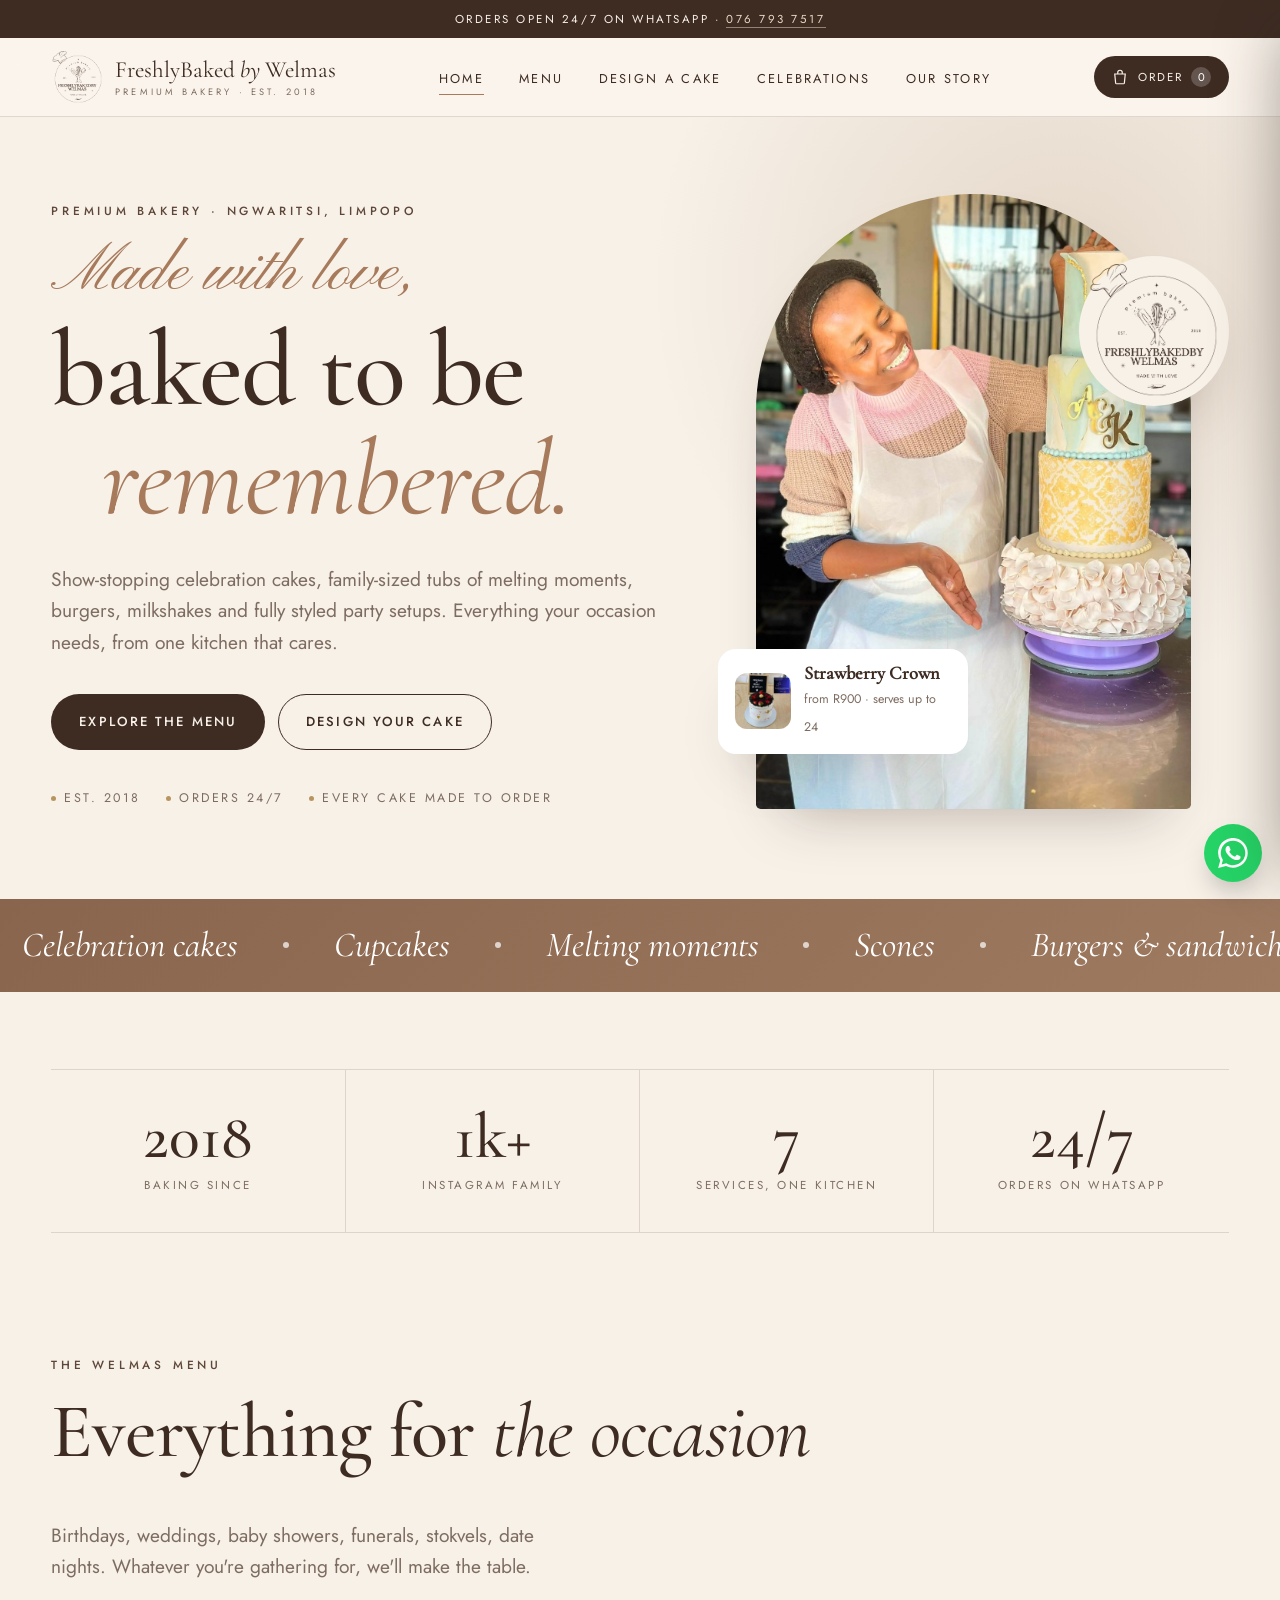
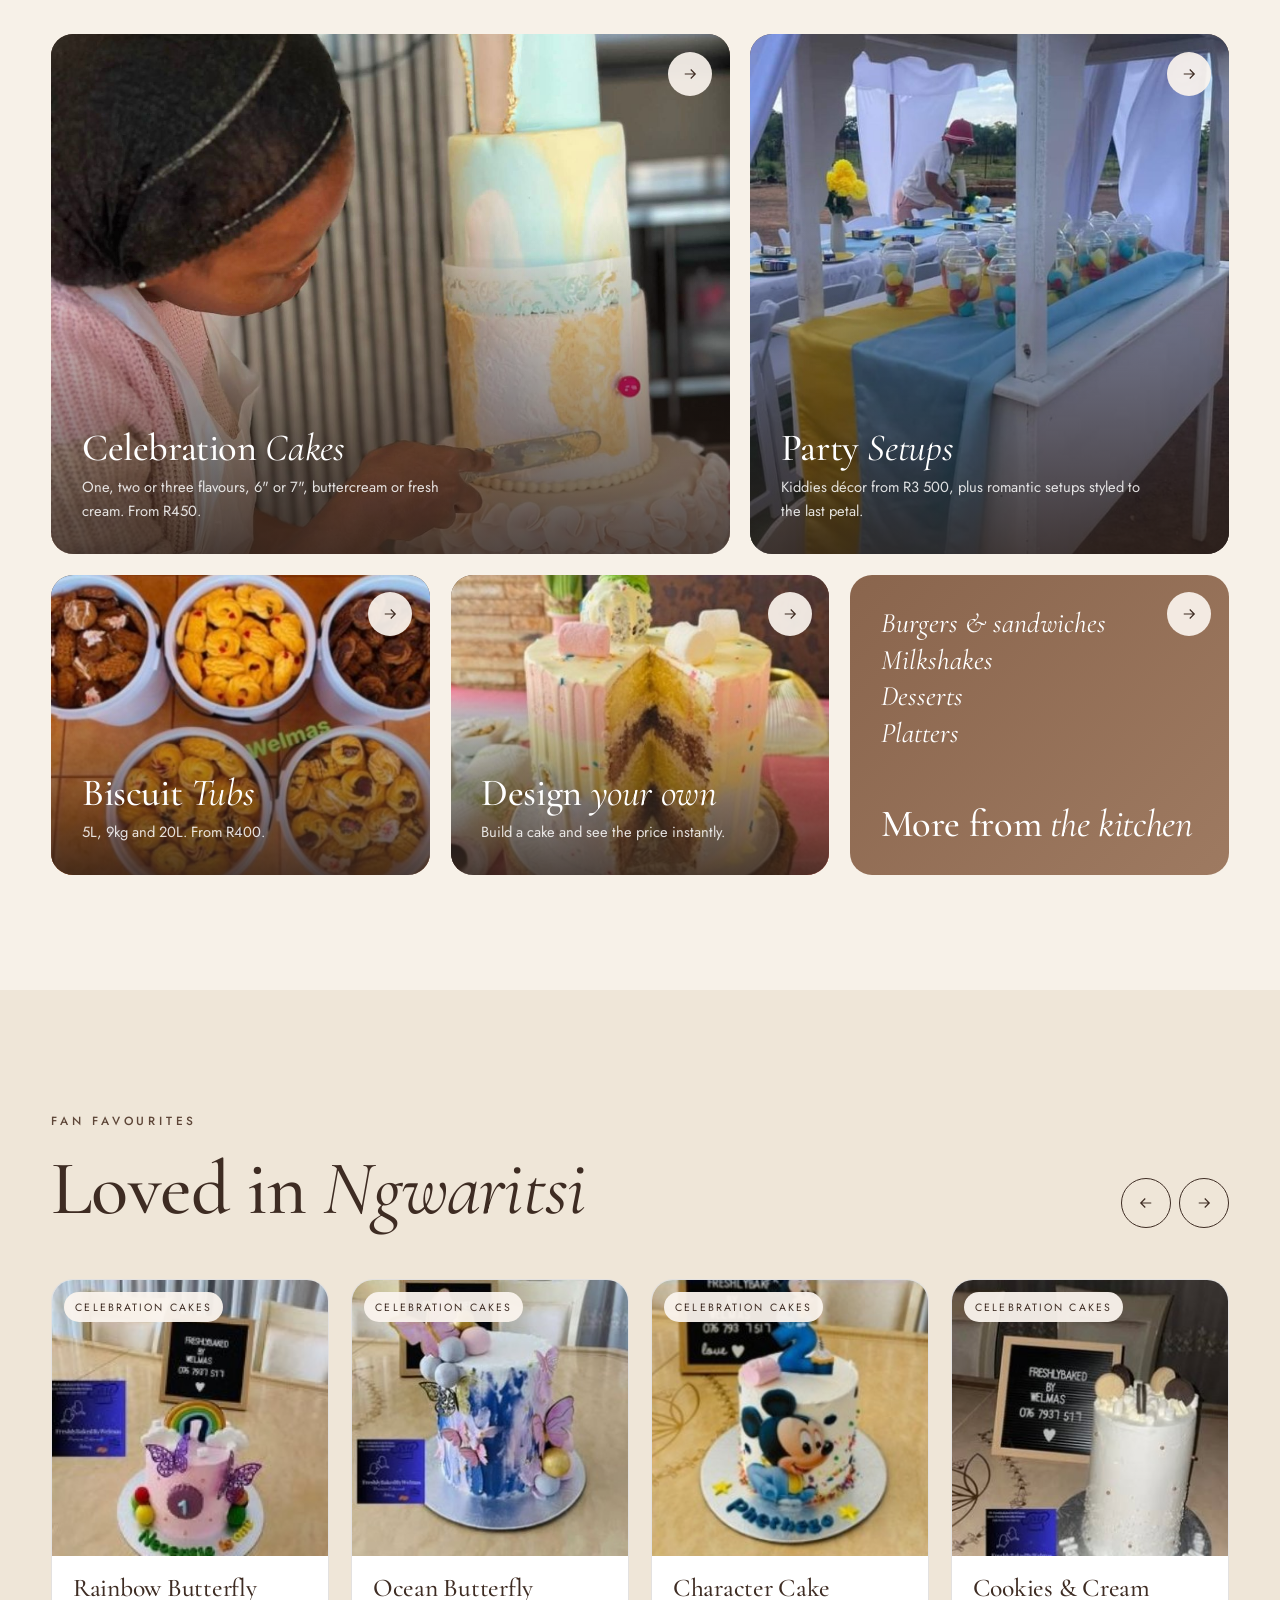
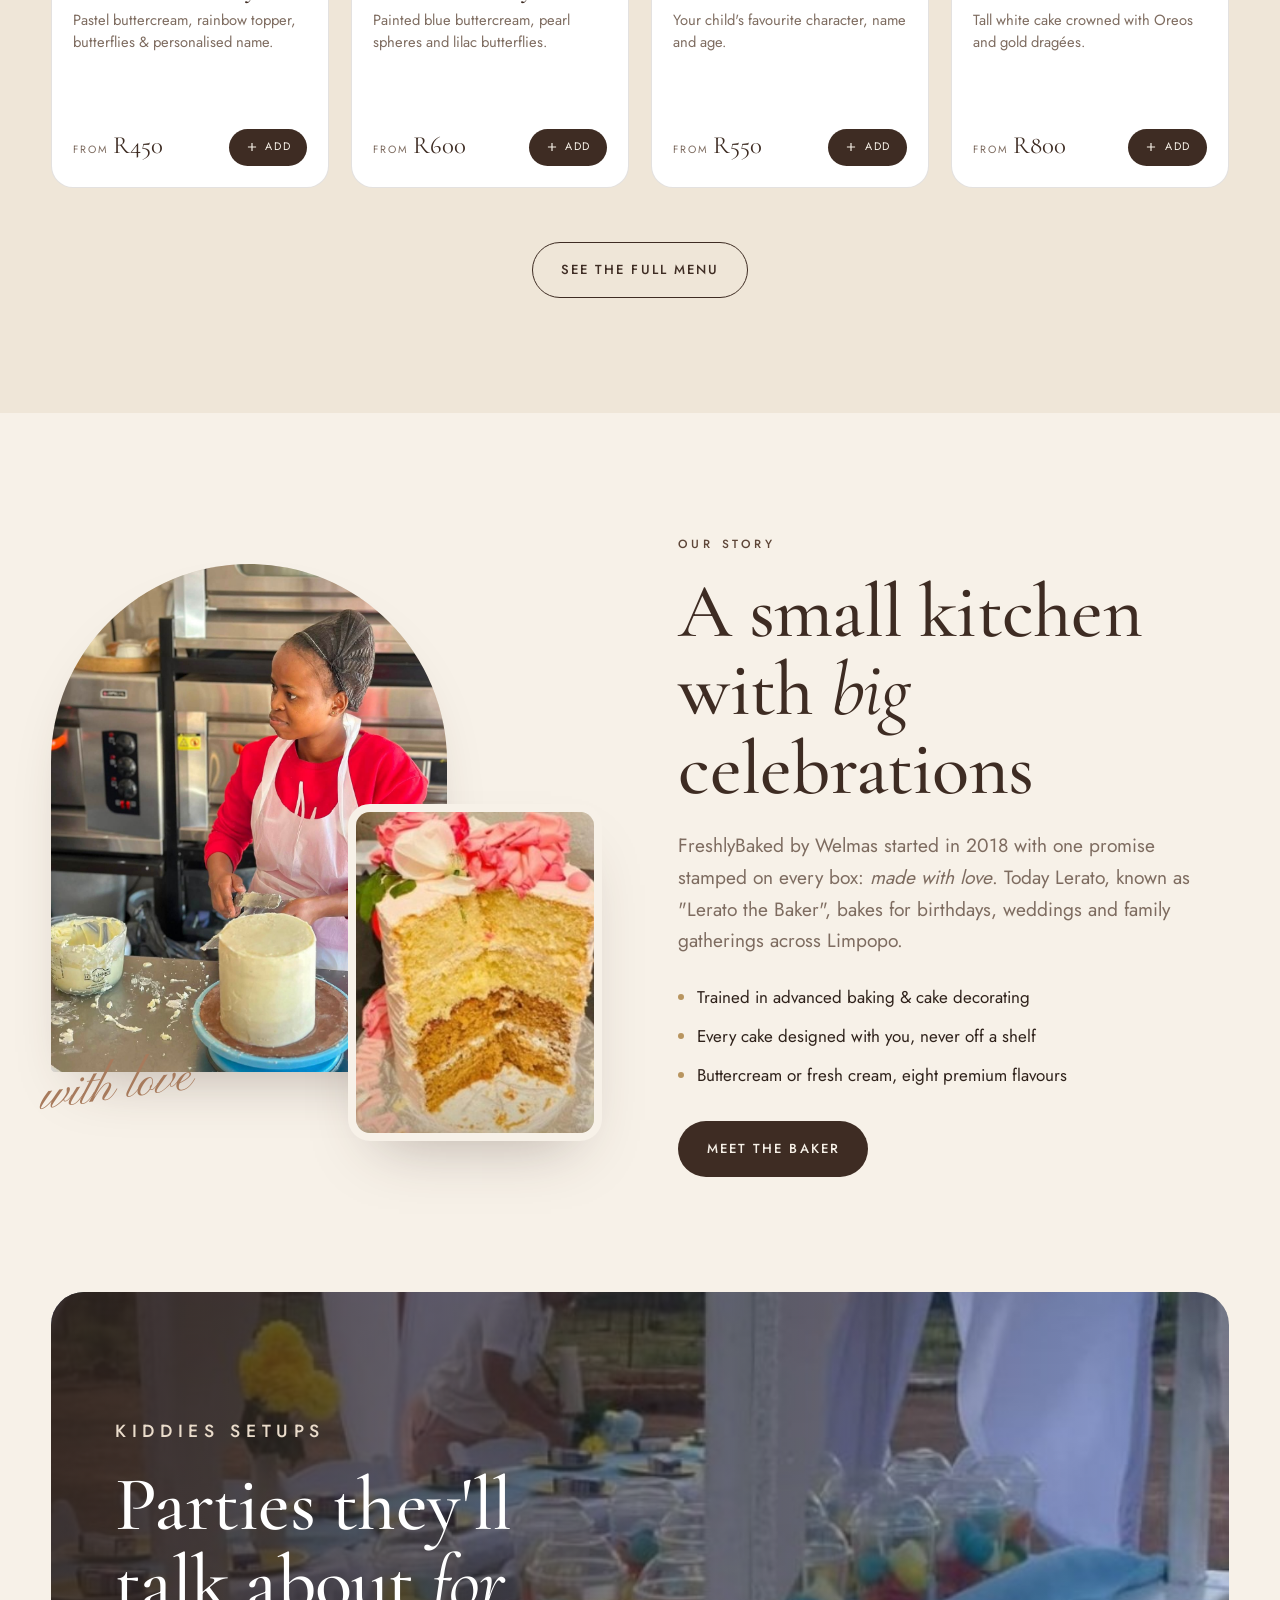
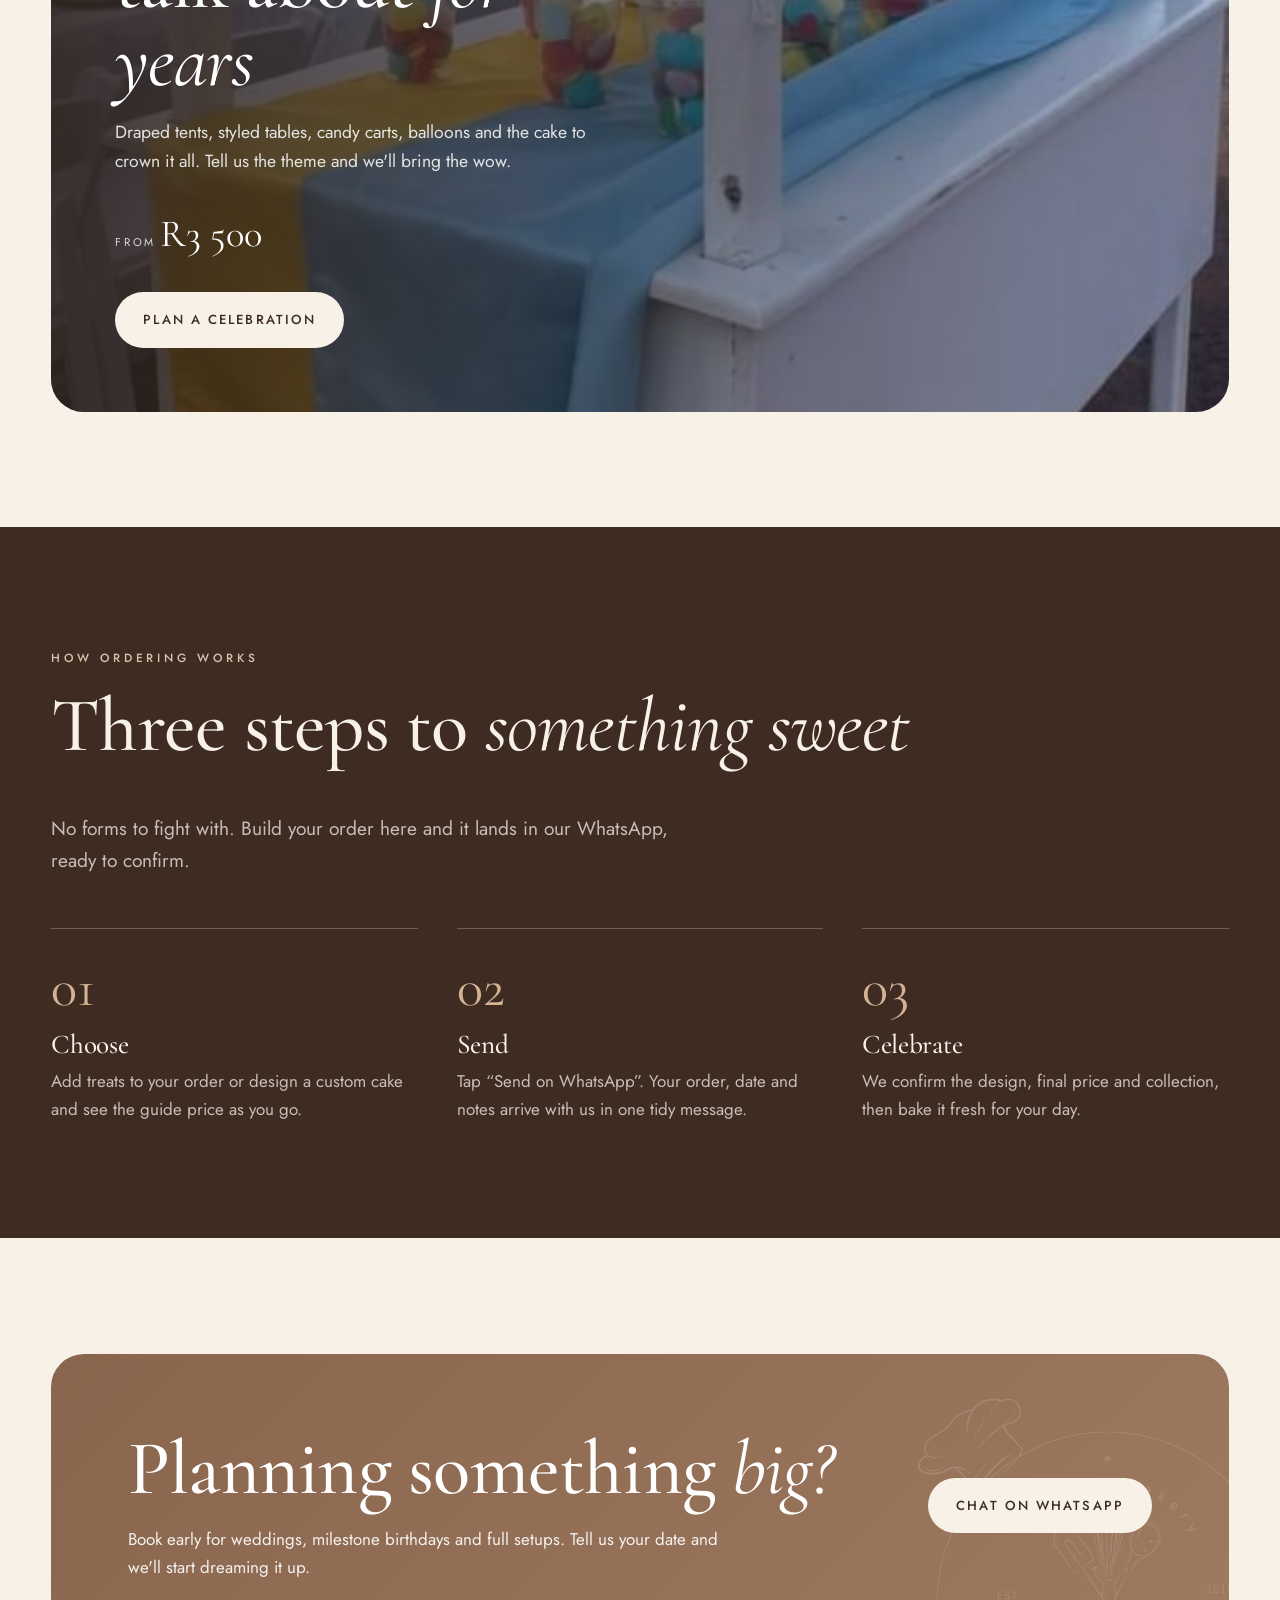
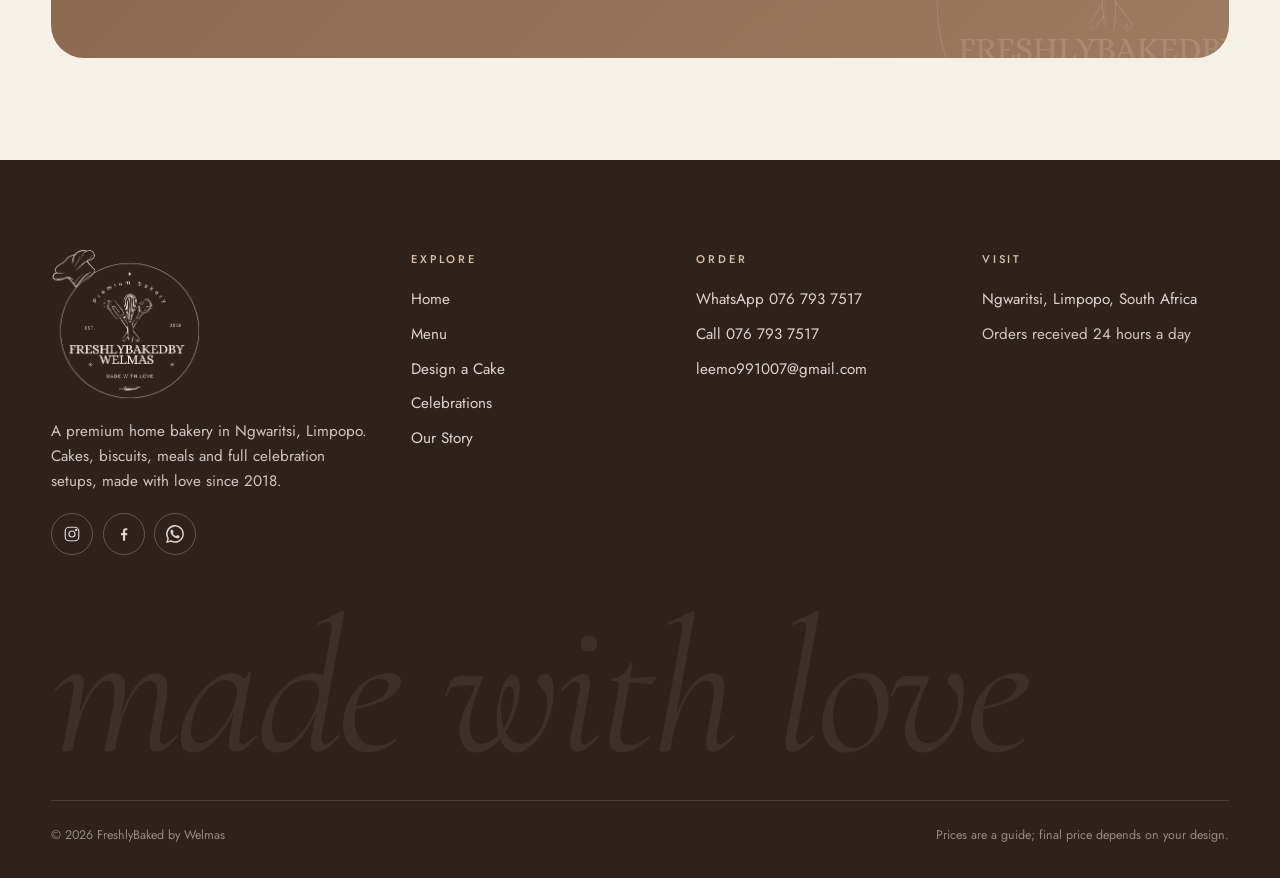
==== commit 8842e102: "Warm beige palette, remove em dashes and star icons Replace the plum and violet gradients with linen" ====
--- a/index.html
+++ b/index.html
@@ -4,12 +4,16 @@
   <meta charset="utf-8">
   <meta name="viewport" content="width=device-width, initial-scale=1">
   <title>FreshlyBaked by Welmas · Premium Bakery in Ngwaritsi, Limpopo</title>
-  <meta name="description" content="Celebration cakes, biscuit tubs, meals, milkshakes, platters and kiddies & romantic setups — a premium bakery in Ngwaritsi, Limpopo. Made with love since 2018. Order on WhatsApp 076 793 7517.">
-  <meta name="theme-color" content="#3a1c40">
-  <meta property="og:title" content="FreshlyBaked by Welmas — Premium bakery, made with love">
-  <meta property="og:description" content="Cakes, biscuits, meals and celebration setups in Ngwaritsi, Limpopo. Order on WhatsApp.">
-  <meta property="og:image" content="assets/img/wedding-cake-reveal.jpg">
+  <meta name="description" content="Celebration cakes, biscuit tubs, meals, milkshakes, platters and kiddies & romantic setups from a premium bakery in Ngwaritsi, Limpopo. Made with love since 2018. Order on WhatsApp 076 793 7517.">
+  <link rel="canonical" href="https://freshlybakedbywelmas.co.za/">
   <meta property="og:type" content="website">
+  <meta property="og:site_name" content="FreshlyBaked by Welmas">
+  <meta property="og:title" content="FreshlyBaked by Welmas · Premium Bakery in Ngwaritsi, Limpopo">
+  <meta property="og:description" content="Celebration cakes, biscuit tubs, meals, milkshakes, platters and kiddies & romantic setups from a premium bakery in Ngwaritsi, Limpopo. Made with love since 2018. Order on WhatsApp 076 793 7517.">
+  <meta property="og:url" content="https://freshlybakedbywelmas.co.za/">
+  <meta property="og:image" content="https://freshlybakedbywelmas.co.za/assets/img/wedding-cake-reveal.jpg">
+  <meta name="twitter:card" content="summary_large_image">
+  <meta name="theme-color" content="#3e2c23">
   <link rel="icon" type="image/png" href="assets/img/favicon.png">
   <link rel="apple-touch-icon" href="assets/img/apple-touch-icon.png">
   <link rel="stylesheet" href="css/fonts.css">
@@ -25,7 +29,9 @@
     "email": "leemo991007@gmail.com",
     "address": { "@type": "PostalAddress", "addressLocality": "Ngwaritsi", "addressRegion": "Limpopo", "addressCountry": "ZA" },
     "openingHours": "Mo-Su 00:00-23:59",
-    "priceRange": "R400 – R3500+",
+    "priceRange": "R400 to R3500+",
+    "url": "https://freshlybakedbywelmas.co.za/",
+    "image": "https://freshlybakedbywelmas.co.za/assets/img/wedding-cake-reveal.jpg",
     "sameAs": ["https://www.instagram.com/freshlybakedbywelmas", "https://www.facebook.com/freshlybakedbywelmas"]
   }
   </script>
@@ -42,9 +48,9 @@
           <h1>
             <span class="script">Made with love,</span>
             baked to be
-            <span class="line2"><em class="glow-text">remembered.</em></span>
+            <span class="line2"><em class="accent-text">remembered.</em></span>
           </h1>
-          <p class="lede">Show-stopping celebration cakes, family-sized tubs of melting moments, burgers, milkshakes and fully styled party setups — everything your occasion needs, from one kitchen that cares.</p>
+          <p class="lede">Show-stopping celebration cakes, family-sized tubs of melting moments, burgers, milkshakes and fully styled party setups. Everything your occasion needs, from one kitchen that cares.</p>
           <div class="btn-row">
             <a class="btn btn-primary" href="menu.html">Explore the menu</a>
             <a class="btn btn-ghost" href="menu.html#build">Design your cake</a>
@@ -92,13 +98,13 @@
             <p class="eyebrow">The Welmas menu</p>
             <h2>Everything for <em>the occasion</em></h2>
           </div>
-          <p class="lede" style="max-width:26em">Birthdays, weddings, baby showers, funerals, stokvels, date nights — whatever you're gathering for, we'll make the table.</p>
+          <p class="lede" style="max-width:26em">Birthdays, weddings, baby showers, funerals, stokvels, date nights. Whatever you're gathering for, we'll make the table.</p>
         </div>
         <div class="tiles">
           <a class="tile t-a reveal" href="menu.html#cakes">
             <img src="assets/img/baker-gold-leaf.jpg" alt="" loading="lazy">
             <span class="arrow"><svg viewBox="0 0 24 24" fill="none" stroke="currentColor" stroke-width="1.6"><path d="M5 12h14M13 6l6 6-6 6"/></svg></span>
-            <div class="tile-body"><h3>Celebration <em>Cakes</em></h3><p>One, two or three flavours, 6" or 7", buttercream or fresh cream — from R450.</p></div>
+            <div class="tile-body"><h3>Celebration <em>Cakes</em></h3><p>One, two or three flavours, 6" or 7", buttercream or fresh cream. From R450.</p></div>
           </a>
           <a class="tile t-b reveal" href="celebrations.html">
             <img src="assets/img/kiddies-candy-cart.jpg" alt="" loading="lazy">
@@ -108,14 +114,14 @@
           <a class="tile t-c reveal" href="menu.html#tubs">
             <img src="assets/img/melting-moments.jpg" alt="" loading="lazy">
             <span class="arrow"><svg viewBox="0 0 24 24" fill="none" stroke="currentColor" stroke-width="1.6"><path d="M5 12h14M13 6l6 6-6 6"/></svg></span>
-            <div class="tile-body"><h3>Biscuit <em>Tubs</em></h3><p>5L, 9kg and 20L — from R400.</p></div>
+            <div class="tile-body"><h3>Biscuit <em>Tubs</em></h3><p>5L, 9kg and 20L. From R400.</p></div>
           </a>
           <a class="tile t-d reveal" href="menu.html#build">
             <img src="assets/img/slice-two-flavour.jpg" alt="" loading="lazy">
             <span class="arrow"><svg viewBox="0 0 24 24" fill="none" stroke="currentColor" stroke-width="1.6"><path d="M5 12h14M13 6l6 6-6 6"/></svg></span>
             <div class="tile-body"><h3>Design <em>your own</em></h3><p>Build a cake and see the price instantly.</p></div>
           </a>
-          <a class="tile t-e t-glow reveal" href="menu.html#meals">
+          <a class="tile t-e t-latte reveal" href="menu.html#meals">
             <span class="arrow"><svg viewBox="0 0 24 24" fill="none" stroke="currentColor" stroke-width="1.6"><path d="M5 12h14M13 6l6 6-6 6"/></svg></span>
             <div class="tile-body">
               <ul><li>Burgers &amp; sandwiches</li><li>Milkshakes</li><li>Desserts</li><li>Platters</li></ul>
@@ -155,7 +161,7 @@
         <div class="reveal">
           <p class="eyebrow">Our story</p>
           <h2>A small kitchen with <em>big</em> celebrations</h2>
-          <p class="lede" style="margin-top:1.4rem">FreshlyBaked by Welmas started in 2018 with one promise stamped on every box: <em>made with love</em>. Today Lerato — "Lerato the Baker" — bakes for birthdays, weddings and family gatherings across Limpopo.</p>
+          <p class="lede" style="margin-top:1.4rem">FreshlyBaked by Welmas started in 2018 with one promise stamped on every box: <em>made with love</em>. Today Lerato, known as "Lerato the Baker", bakes for birthdays, weddings and family gatherings across Limpopo.</p>
           <ul class="ticks">
             <li>Trained in advanced baking &amp; cake decorating</li>
             <li>Every cake designed with you, never off a shelf</li>
@@ -173,7 +179,7 @@
         <div class="feature-body">
           <p class="eyebrow">Kiddies setups</p>
           <h2>Parties they'll talk about <em>for years</em></h2>
-          <p>Draped tents, styled tables, candy carts, balloons and the cake to crown it all. Tell us the theme — we'll bring the wow.</p>
+          <p>Draped tents, styled tables, candy carts, balloons and the cake to crown it all. Tell us the theme and we'll bring the wow.</p>
           <span class="price-tag"><small>from</small>R3 500</span>
           <div class="btn-row">
             <a class="btn btn-light" href="celebrations.html">Plan a celebration</a>
@@ -183,7 +189,7 @@
     </section>
 
     <!-- How to order -->
-    <section class="section section-plum" style="margin-top:clamp(4rem,9vw,8rem)">
+    <section class="section section-cocoa" style="margin-top:clamp(4rem,9vw,8rem)">
       <div class="wrap">
         <div class="section-head reveal">
           <div>
@@ -205,7 +211,7 @@
       <div class="cta-band reveal">
         <div>
           <h2>Planning something <em>big?</em></h2>
-          <p>Book early for weddings, milestone birthdays and full setups — tell us your date and we'll start dreaming it up.</p>
+          <p>Book early for weddings, milestone birthdays and full setups. Tell us your date and we'll start dreaming it up.</p>
         </div>
         <div class="btn-row">
           <a class="btn btn-light" data-wa="Hi Welmas! I'm planning an event and would love a quote." href="#">Chat on WhatsApp</a>
--- a/css/styles.css
+++ b/css/styles.css
@@ -1,22 +1,21 @@
 /* ==========================================================
    FreshlyBaked by Welmas
-   Cream & plum, with the violet-to-orchid glow of the price lists.
+   Linen, oat and cocoa, with a caramel accent. Warm, soft and bakery-natural.
    ========================================================== */
 
 :root {
-  --cream: #fbf5ee;
-  --cream-2: #f6ece2;
-  --blush: #f3dcd6;
-  --rose: #d98a9b;
-  --plum: #3a1c40;
-  --plum-2: #57305e;
-  --ink: #2b1630;
-  --muted: #7a6478;
-  --violet: #4b3bb0;
-  --orchid: #b765d6;
-  --gold: #c39a5b;
-  --line: rgba(58, 28, 64, 0.14);
-  --glow: linear-gradient(120deg, var(--violet) 0%, #7c4fc4 45%, var(--orchid) 100%);
+  --cream: #f7f1e8;
+  --cream-2: #efe6d8;
+  --blush: #e8dccb;
+  --rose: #c99f8e;
+  --cocoa: #3e2c23;
+  --cocoa-2: #5e4638;
+  --ink: #2f221b;
+  --muted: #7e6c60;
+  --accent: #a77a5c;
+  --gold: #b8955f;
+  --line: rgba(62, 44, 35, 0.14);
+  --latte: linear-gradient(135deg, #8a654d 0%, #9e7a61 100%);
 
   --font-display: "Cormorant Garamond", "Times New Roman", serif;
   --font-script: "Pinyon Script", "Brush Script MT", cursive;
@@ -24,7 +23,7 @@
 
   --radius: 22px;
   --arch: 999px 999px 22px 22px;
-  --shadow: 0 30px 60px -30px rgba(58, 28, 64, 0.35);
+  --shadow: 0 30px 60px -30px rgba(62, 44, 35, 0.35);
   --gutter: clamp(16px, 4vw, 56px);
   --max: 1280px;
 }
@@ -44,25 +43,24 @@
 img { max-width: 100%; display: block; }
 a { color: inherit; }
 button { font: inherit; color: inherit; cursor: pointer; }
-:focus-visible { outline: 2px solid var(--orchid); outline-offset: 3px; border-radius: 6px; }
+:focus-visible { outline: 2px solid var(--accent); outline-offset: 3px; border-radius: 6px; }
 
 .wrap { width: 100%; max-width: var(--max); margin: 0 auto; padding: 0 var(--gutter); }
 .sr-only { position: absolute; width: 1px; height: 1px; overflow: hidden; clip: rect(0 0 0 0); white-space: nowrap; }
 
 /* ---------- Type ---------- */
-h1, h2, h3 { font-family: var(--font-display); font-weight: 500; line-height: 1.02; margin: 0; color: var(--plum); letter-spacing: -0.01em; }
+h1, h2, h3 { font-family: var(--font-display); font-weight: 500; line-height: 1.02; margin: 0; color: var(--cocoa); letter-spacing: -0.01em; }
 h1 { font-size: clamp(3.5rem, 8.4vw, 7.6rem); }
 h2 { font-size: clamp(2.4rem, 6vw, 5rem); }
 h3 { font-size: clamp(1.5rem, 2.4vw, 2rem); }
 h1 em, h2 em, h3 em { font-style: italic; font-weight: 400; }
-.script { font-family: var(--font-script); font-weight: 400; color: var(--orchid); letter-spacing: 0; }
+.script { font-family: var(--font-script); font-weight: 400; color: var(--accent); letter-spacing: 0; }
 .eyebrow {
   font-size: 0.74rem; font-weight: 500; letter-spacing: 0.32em; text-transform: uppercase;
-  color: var(--plum-2); display: inline-flex; align-items: center; gap: 0.8em; margin: 0 0 1.2rem;
-}
-.eyebrow::before { content: ""; width: 28px; height: 1px; background: currentColor; }
+  color: var(--cocoa-2); display: inline-flex; align-items: center; gap: 0.8em; margin: 0 0 1.2rem;
+}
 .lede { font-size: clamp(1.05rem, 1.5vw, 1.25rem); color: var(--muted); max-width: 34em; }
-.glow-text { background: var(--glow); -webkit-background-clip: text; background-clip: text; color: transparent; }
+.accent-text { color: var(--accent); }
 
 /* ---------- Buttons ---------- */
 .btn {
@@ -73,23 +71,23 @@
   white-space: nowrap;
 }
 .btn svg { width: 18px; height: 18px; flex: none; }
-.btn-primary { background: var(--plum); color: var(--cream); }
-.btn-primary:hover { background: var(--plum-2); transform: translateY(-2px); box-shadow: var(--shadow); }
-.btn-glow { background: var(--glow); color: #fff; box-shadow: 0 18px 40px -18px rgba(123, 79, 196, .8); }
-.btn-glow:hover { transform: translateY(-2px); box-shadow: 0 24px 48px -18px rgba(123, 79, 196, .95); }
-.btn-ghost { border-color: var(--plum); color: var(--plum); background: transparent; }
-.btn-ghost:hover { background: var(--plum); color: var(--cream); }
-.btn-light { background: var(--cream); color: var(--plum); }
+.btn-primary { background: var(--cocoa); color: var(--cream); }
+.btn-primary:hover { background: var(--cocoa-2); transform: translateY(-2px); box-shadow: var(--shadow); }
+.btn-latte { background: var(--latte); color: #fff; box-shadow: 0 18px 40px -18px rgba(120, 88, 64, .8); }
+.btn-latte:hover { transform: translateY(-2px); box-shadow: 0 24px 48px -18px rgba(120, 88, 64, .95); }
+.btn-ghost { border-color: var(--cocoa); color: var(--cocoa); background: transparent; }
+.btn-ghost:hover { background: var(--cocoa); color: var(--cream); }
+.btn-light { background: var(--cream); color: var(--cocoa); }
 .btn-light:hover { transform: translateY(-2px); }
 .btn-sm { padding: 0.7rem 1.1rem; font-size: 0.72rem; }
 .btn-row { display: flex; flex-wrap: wrap; gap: 0.8rem; }
 
 /* ---------- Announcement + header ---------- */
 .ribbon {
-  background: var(--plum); color: var(--cream); text-align: center;
+  background: var(--cocoa); color: var(--cream); text-align: center;
   font-size: 0.72rem; letter-spacing: 0.22em; text-transform: uppercase; padding: 0.6rem var(--gutter);
 }
-.ribbon a { color: #f1c9ff; text-decoration: none; border-bottom: 1px solid rgba(241, 201, 255, .5); }
+.ribbon a { color: #ead7c3; text-decoration: none; border-bottom: 1px solid rgba(234, 215, 195, .5); }
 
 .site-header {
   position: sticky; top: 0; z-index: 50;
@@ -100,21 +98,21 @@
 .nav { display: flex; align-items: center; justify-content: space-between; gap: 1rem; height: 78px; }
 .brand { display: flex; align-items: center; gap: 0.75rem; text-decoration: none; min-width: 0; }
 .brand img { width: 52px; height: 52px; object-fit: contain; flex: none; }
-.brand-name { font-family: var(--font-display); font-size: 1.45rem; line-height: 1; color: var(--plum); white-space: nowrap; }
+.brand-name { font-family: var(--font-display); font-size: 1.45rem; line-height: 1; color: var(--cocoa); white-space: nowrap; }
 .brand-name small { display: block; font-family: var(--font-body); font-size: 0.58rem; letter-spacing: 0.34em; text-transform: uppercase; color: var(--muted); margin-top: 0.3rem; }
 .nav-links { display: flex; align-items: center; gap: 2.2rem; list-style: none; margin: 0; padding: 0; }
-.nav-links a { text-decoration: none; font-size: 0.8rem; letter-spacing: 0.18em; text-transform: uppercase; color: var(--plum); position: relative; padding: 0.4rem 0; }
-.nav-links a::after { content: ""; position: absolute; left: 0; right: 100%; bottom: 0; height: 1px; background: var(--orchid); transition: right .3s ease; }
+.nav-links a { text-decoration: none; font-size: 0.8rem; letter-spacing: 0.18em; text-transform: uppercase; color: var(--cocoa); position: relative; padding: 0.4rem 0; }
+.nav-links a::after { content: ""; position: absolute; left: 0; right: 100%; bottom: 0; height: 1px; background: var(--accent); transition: right .3s ease; }
 .nav-links a:hover::after, .nav-links a[aria-current="page"]::after { right: 0; }
 .nav-actions { display: flex; align-items: center; gap: 0.6rem; }
 .basket-btn {
   position: relative; display: inline-flex; align-items: center; gap: 0.55rem;
-  background: var(--plum); color: var(--cream); border: 0; border-radius: 999px; padding: 0.7rem 1.1rem;
+  background: var(--cocoa); color: var(--cream); border: 0; border-radius: 999px; padding: 0.7rem 1.1rem;
   font-size: 0.72rem; letter-spacing: 0.16em; text-transform: uppercase;
 }
 .basket-btn svg { width: 18px; height: 18px; }
 .basket-count {
-  min-width: 20px; height: 20px; border-radius: 999px; background: var(--orchid); color: #fff;
+  min-width: 20px; height: 20px; border-radius: 999px; background: var(--accent); color: #fff;
   font-size: 0.7rem; letter-spacing: 0; display: inline-grid; place-items: center; padding: 0 5px;
 }
 .basket-count[data-empty="true"] { background: rgba(255, 255, 255, .2); }
@@ -144,7 +142,7 @@
 .hero::before {
   content: ""; position: absolute; width: 70vw; height: 70vw; max-width: 900px; max-height: 900px;
   right: -18vw; top: -22vw; border-radius: 50%;
-  background: radial-gradient(circle, rgba(183, 101, 214, .26), rgba(183, 101, 214, 0) 65%);
+  background: radial-gradient(circle, rgba(176, 141, 113, .26), rgba(176, 141, 113, 0) 65%);
   pointer-events: none;
 }
 .hero-grid { position: relative; display: grid; grid-template-columns: minmax(0, 1.15fr) minmax(0, 0.85fr); gap: clamp(2rem, 5vw, 5rem); align-items: center; }
@@ -153,7 +151,7 @@
 .hero .lede { margin: 1.8rem 0 2.2rem; }
 .hero-meta { display: flex; flex-wrap: wrap; gap: 0.6rem 1.6rem; margin-top: 2.4rem; font-size: 0.78rem; letter-spacing: 0.2em; text-transform: uppercase; color: var(--muted); }
 .hero-meta span { display: inline-flex; align-items: center; gap: 0.5rem; }
-.hero-meta span::before { content: "✦"; color: var(--gold); letter-spacing: 0; }
+.hero-meta span::before { content: ""; width: 5px; height: 5px; border-radius: 50%; background: var(--gold); }
 
 .hero-art { position: relative; aspect-ratio: 4 / 5.2; }
 .hero-art .arch {
@@ -171,7 +169,7 @@
   box-shadow: var(--shadow); display: flex; gap: 0.8rem; align-items: center; max-width: 250px;
 }
 .hero-art .chip img { width: 56px; height: 56px; border-radius: 12px; object-fit: cover; }
-.hero-art .chip strong { display: block; font-family: var(--font-display); font-size: 1.15rem; color: var(--plum); line-height: 1.1; }
+.hero-art .chip strong { display: block; font-family: var(--font-display); font-size: 1.15rem; color: var(--cocoa); line-height: 1.1; }
 .hero-art .chip span { font-size: 0.78rem; color: var(--muted); }
 @keyframes spin { to { transform: rotate(360deg); } }
 
@@ -182,10 +180,10 @@
 }
 
 /* ---------- Marquee ---------- */
-.marquee { background: var(--glow); color: #fff; overflow: hidden; padding: 1.1rem 0; }
+.marquee { background: var(--latte); color: #fff; overflow: hidden; padding: 1.1rem 0; }
 .marquee-track { display: flex; width: max-content; animation: marquee 38s linear infinite; }
 .marquee-track span { font-family: var(--font-display); font-style: italic; font-size: clamp(1.4rem, 3vw, 2.2rem); padding: 0 1.4rem; white-space: nowrap; display: inline-flex; align-items: center; gap: 2.8rem; }
-.marquee-track span::after { content: "✦"; font-style: normal; font-size: 0.6em; color: #ffe2a8; }
+.marquee-track span::after { content: ""; width: 6px; height: 6px; border-radius: 50%; background: rgba(255, 255, 255, .7); }
 @keyframes marquee { to { transform: translateX(-50%); } }
 @media (prefers-reduced-motion: reduce) {
   .marquee-track, .hero-art .badge img { animation: none; }
@@ -195,10 +193,10 @@
 /* ---------- Sections ---------- */
 .section { padding: clamp(4rem, 9vw, 8rem) 0; }
 .section-tint { background: var(--cream-2); }
-.section-plum { background: var(--plum); color: var(--cream); }
-.section-plum h2, .section-plum h3 { color: var(--cream); }
-.section-plum .eyebrow { color: #e5c8ef; }
-.section-plum .lede { color: rgba(251, 245, 238, .72); }
+.section-cocoa { background: var(--cocoa); color: var(--cream); }
+.section-cocoa h2, .section-cocoa h3 { color: var(--cream); }
+.section-cocoa .eyebrow { color: #d9c2aa; }
+.section-cocoa .lede { color: rgba(251, 245, 238, .72); }
 .section-head { display: flex; justify-content: space-between; align-items: end; gap: 2rem; flex-wrap: wrap; margin-bottom: clamp(2rem, 4vw, 3.5rem); }
 .section-head .lede { margin: 1rem 0 0; }
 
@@ -206,7 +204,7 @@
 .stats { display: grid; grid-template-columns: repeat(4, 1fr); border-top: 1px solid var(--line); border-bottom: 1px solid var(--line); }
 .stat { padding: 2.2rem 1.2rem; text-align: center; border-right: 1px solid var(--line); }
 .stat:last-child { border-right: 0; }
-.stat b { display: block; font-family: var(--font-display); font-weight: 500; font-size: clamp(2.4rem, 5vw, 4rem); line-height: 1; color: var(--plum); }
+.stat b { display: block; font-family: var(--font-display); font-weight: 500; font-size: clamp(2.4rem, 5vw, 4rem); line-height: 1; color: var(--cocoa); }
 .stat span { font-size: 0.72rem; letter-spacing: 0.22em; text-transform: uppercase; color: var(--muted); }
 @media (max-width: 720px) {
   .stats { grid-template-columns: 1fr 1fr; }
@@ -218,15 +216,15 @@
 .tiles { display: grid; grid-template-columns: repeat(12, 1fr); gap: clamp(12px, 1.6vw, 22px); }
 .tile {
   position: relative; border-radius: var(--radius); overflow: hidden; text-decoration: none; color: #fff;
-  min-height: 300px; display: flex; align-items: flex-end; background: var(--plum-2); isolation: isolate;
+  min-height: 300px; display: flex; align-items: flex-end; background: var(--cocoa-2); isolation: isolate;
 }
 .tile img { position: absolute; inset: 0; width: 100%; height: 100%; object-fit: cover; z-index: -2; transition: transform .8s ease; }
-.tile::after { content: ""; position: absolute; inset: 0; z-index: -1; background: linear-gradient(180deg, rgba(43, 22, 48, 0) 35%, rgba(43, 22, 48, .82) 100%); }
+.tile::after { content: ""; position: absolute; inset: 0; z-index: -1; background: linear-gradient(180deg, rgba(47, 34, 27, 0) 35%, rgba(47, 34, 27, .82) 100%); }
 .tile:hover img { transform: scale(1.05); }
 .tile-body { padding: clamp(1.2rem, 2.4vw, 2rem); width: 100%; }
 .tile h3 { color: #fff; font-size: clamp(1.7rem, 3vw, 2.6rem); }
 .tile p { margin: 0.4rem 0 0; font-size: 0.92rem; opacity: .85; max-width: 26em; }
-.tile .arrow { position: absolute; top: 1.1rem; right: 1.1rem; width: 44px; height: 44px; border-radius: 50%; background: rgba(251, 245, 238, .92); color: var(--plum); display: grid; place-items: center; transition: transform .3s ease; }
+.tile .arrow { position: absolute; top: 1.1rem; right: 1.1rem; width: 44px; height: 44px; border-radius: 50%; background: rgba(251, 245, 238, .92); color: var(--cocoa); display: grid; place-items: center; transition: transform .3s ease; }
 .tile:hover .arrow { transform: rotate(-45deg); }
 .tile .arrow svg { width: 18px; height: 18px; }
 .tile.t-a { grid-column: span 7; min-height: 520px; }
@@ -234,10 +232,10 @@
 .tile.t-c { grid-column: span 4; }
 .tile.t-d { grid-column: span 4; }
 .tile.t-e { grid-column: span 4; }
-.tile.t-glow { background: var(--glow); }
-.tile.t-glow::after { display: none; }
-.tile.t-glow .tile-body { align-self: stretch; display: flex; flex-direction: column; justify-content: space-between; }
-.tile.t-glow ul { list-style: none; padding: 0; margin: 0 0 1.2rem; font-family: var(--font-display); font-size: clamp(1.4rem, 2.2vw, 1.9rem); line-height: 1.3; font-style: italic; }
+.tile.t-latte { background: var(--latte); }
+.tile.t-latte::after { display: none; }
+.tile.t-latte .tile-body { align-self: stretch; display: flex; flex-direction: column; justify-content: space-between; }
+.tile.t-latte ul { list-style: none; padding: 0; margin: 0 0 1.2rem; font-family: var(--font-display); font-size: clamp(1.4rem, 2.2vw, 1.9rem); line-height: 1.3; font-style: italic; }
 @media (max-width: 900px) {
   .tile.t-a, .tile.t-b { grid-column: span 12; min-height: 380px; }
   .tile.t-c, .tile.t-d, .tile.t-e { grid-column: span 12; }
@@ -251,28 +249,28 @@
 .rail > * { scroll-snap-align: start; }
 @media (min-width: 1100px) { .rail { grid-auto-columns: calc((100% - 66px) / 4); } }
 .rail-controls { display: flex; gap: 0.5rem; }
-.icon-btn { width: 50px; height: 50px; border-radius: 50%; border: 1px solid var(--plum); background: transparent; color: var(--plum); display: grid; place-items: center; transition: background .2s, color .2s; }
-.icon-btn:hover { background: var(--plum); color: var(--cream); }
+.icon-btn { width: 50px; height: 50px; border-radius: 50%; border: 1px solid var(--cocoa); background: transparent; color: var(--cocoa); display: grid; place-items: center; transition: background .2s, color .2s; }
+.icon-btn:hover { background: var(--cocoa); color: var(--cream); }
 .icon-btn svg { width: 18px; height: 18px; }
 
 .card { display: flex; flex-direction: column; background: #fff; border-radius: var(--radius); overflow: hidden; border: 1px solid var(--line); transition: transform .3s ease, box-shadow .3s ease; }
 .card:hover { transform: translateY(-4px); box-shadow: var(--shadow); }
 .card-media { position: relative; aspect-ratio: 1; background: var(--blush); overflow: hidden; }
 .card-media img { width: 100%; height: 100%; object-fit: cover; }
-.card-media .tag { position: absolute; left: 12px; top: 12px; background: rgba(251, 245, 238, .94); color: var(--plum); font-size: 0.66rem; letter-spacing: 0.2em; text-transform: uppercase; padding: 0.4rem 0.7rem; border-radius: 999px; }
-.card-media.placeholder { display: grid; place-items: center; background: linear-gradient(140deg, var(--blush), #ead7f1); }
+.card-media .tag { position: absolute; left: 12px; top: 12px; background: rgba(251, 245, 238, .94); color: var(--cocoa); font-size: 0.66rem; letter-spacing: 0.2em; text-transform: uppercase; padding: 0.4rem 0.7rem; border-radius: 999px; }
+.card-media.placeholder { display: grid; place-items: center; background: linear-gradient(140deg, var(--blush), #ddc9b3); }
 .card-media.placeholder img { width: 46%; height: auto; opacity: .55; }
 .card-body { padding: 1.2rem 1.3rem 1.3rem; display: flex; flex-direction: column; gap: 0.5rem; flex: 1; }
 .card-body h3 { font-size: 1.6rem; }
 .card-body p { margin: 0; font-size: 0.92rem; color: var(--muted); line-height: 1.5; }
 .card-foot { margin-top: auto; padding-top: 0.8rem; display: flex; align-items: center; justify-content: space-between; gap: 0.6rem; flex-wrap: wrap; }
-.price { font-family: var(--font-display); font-size: 1.55rem; color: var(--plum); line-height: 1; }
+.price { font-family: var(--font-display); font-size: 1.55rem; color: var(--cocoa); line-height: 1; }
 .price small { font-family: var(--font-body); font-size: 0.66rem; letter-spacing: 0.2em; text-transform: uppercase; color: var(--muted); margin-right: 0.35em; }
-.price.quote { font-size: 1.05rem; font-style: italic; color: var(--plum-2); }
-.add-btn { display: inline-flex; align-items: center; gap: 0.4rem; border: 0; background: var(--plum); color: var(--cream); border-radius: 999px; padding: 0.6rem 1rem; font-size: 0.68rem; letter-spacing: 0.16em; text-transform: uppercase; transition: background .2s; }
-.add-btn:hover { background: var(--orchid); }
+.price.quote { font-size: 1.05rem; font-style: italic; color: var(--cocoa-2); }
+.add-btn { display: inline-flex; align-items: center; gap: 0.4rem; border: 0; background: var(--cocoa); color: var(--cream); border-radius: 999px; padding: 0.6rem 1rem; font-size: 0.68rem; letter-spacing: 0.16em; text-transform: uppercase; transition: background .2s; }
+.add-btn:hover { background: var(--accent); }
 .add-btn svg { width: 14px; height: 14px; }
-.add-btn.added { background: var(--orchid); }
+.add-btn.added { background: var(--accent); }
 .opt-select { width: 100%; appearance: none; -webkit-appearance: none; border: 1px solid var(--line); border-radius: 12px; padding: 0.65rem 2.2rem 0.65rem 0.85rem; background: var(--cream) url("data:image/svg+xml,%3Csvg xmlns='http://www.w3.org/2000/svg' width='12' height='8' viewBox='0 0 12 8'%3E%3Cpath d='M1 1l5 5 5-5' fill='none' stroke='%233a1c40' stroke-width='1.5'/%3E%3C/svg%3E") no-repeat right 0.9rem center; font: inherit; font-size: 0.9rem; color: var(--ink); }
 
 .grid-cards { display: grid; grid-template-columns: repeat(auto-fill, minmax(250px, 1fr)); gap: 22px; }
@@ -286,20 +284,21 @@
 .collage img { width: 100%; height: 100%; object-fit: cover; }
 .collage .c1 { inset: 0 28% 12% 0; border-radius: var(--arch); }
 .collage .c2 { width: 46%; aspect-ratio: 3 / 4; right: 0; bottom: 0; border-radius: var(--radius); border: 8px solid var(--cream); }
-.collage .stamp { position: absolute; left: -2%; bottom: 2%; font-family: var(--font-script); font-size: clamp(2.2rem, 4vw, 3.4rem); color: var(--orchid); transform: rotate(-8deg); }
+.collage .stamp { position: absolute; left: -2%; bottom: 2%; font-family: var(--font-script); font-size: clamp(2.2rem, 4vw, 3.4rem); color: var(--accent); transform: rotate(-8deg); }
 .section-tint .collage .c2 { border-color: var(--cream-2); }
-.quote-block { font-family: var(--font-display); font-style: italic; font-size: clamp(1.5rem, 2.6vw, 2.1rem); line-height: 1.3; color: var(--plum); margin: 2rem 0; padding-left: 1.4rem; border-left: 2px solid var(--orchid); }
+.quote-block { font-family: var(--font-display); font-style: italic; font-size: clamp(1.5rem, 2.6vw, 2.1rem); line-height: 1.3; color: var(--cocoa); margin: 2rem 0; padding-left: 1.4rem; border-left: 2px solid var(--accent); }
 .ticks { list-style: none; padding: 0; margin: 1.6rem 0 2rem; display: grid; gap: 0.7rem; }
 .ticks li { display: flex; gap: 0.8rem; align-items: baseline; }
-.ticks li::before { content: "✦"; color: var(--gold); font-size: 0.8rem; }
+.ticks li { align-items: center; }
+.ticks li::before { content: ""; flex: none; width: 6px; height: 6px; border-radius: 50%; background: var(--gold); }
 
 /* ---------- Big feature (celebrations) ---------- */
 .feature { position: relative; border-radius: calc(var(--radius) * 1.5); overflow: hidden; min-height: clamp(460px, 62vw, 720px); display: flex; align-items: flex-end; color: #fff; isolation: isolate; }
 .feature > img { position: absolute; inset: 0; width: 100%; height: 100%; object-fit: cover; z-index: -2; }
-.feature::after { content: ""; position: absolute; inset: 0; z-index: -1; background: linear-gradient(90deg, rgba(43, 22, 48, .88) 0%, rgba(43, 22, 48, .45) 55%, rgba(43, 22, 48, .1) 100%); }
+.feature::after { content: ""; position: absolute; inset: 0; z-index: -1; background: linear-gradient(90deg, rgba(47, 34, 27, .88) 0%, rgba(47, 34, 27, .45) 55%, rgba(47, 34, 27, .1) 100%); }
 .feature-body { padding: clamp(1.6rem, 5vw, 4.5rem); max-width: 640px; }
 .feature h2 { color: #fff; }
-.feature .eyebrow { color: #f1d7f8; }
+.feature .eyebrow { color: #eadccb; }
 .feature p { color: rgba(255, 255, 255, .85); font-size: 1.1rem; }
 .feature .price-tag { display: inline-block; font-family: var(--font-display); font-size: clamp(1.6rem, 3vw, 2.4rem); margin: 0.6rem 0 1.6rem; }
 .feature .price-tag small { font-family: var(--font-body); font-size: 0.7rem; letter-spacing: 0.24em; text-transform: uppercase; opacity: .8; margin-right: 0.4em; }
@@ -307,7 +306,7 @@
 /* ---------- Steps ---------- */
 .steps { display: grid; grid-template-columns: repeat(3, 1fr); gap: clamp(1rem, 3vw, 2.4rem); counter-reset: step; }
 .step { padding: 2rem 0 0; border-top: 1px solid rgba(251, 245, 238, .25); }
-.step::before { counter-increment: step; content: "0" counter(step); display: block; font-family: var(--font-display); font-size: 3.4rem; line-height: 1; color: #e6b5f5; margin-bottom: 1rem; }
+.step::before { counter-increment: step; content: "0" counter(step); display: block; font-family: var(--font-display); font-size: 3.4rem; line-height: 1; color: #d4b394; margin-bottom: 1rem; }
 .step h3 { font-size: 1.7rem; margin-bottom: 0.5rem; }
 .step p { margin: 0; color: rgba(251, 245, 238, .72); }
 @media (max-width: 780px) { .steps { grid-template-columns: 1fr; } }
@@ -316,11 +315,11 @@
 .gallery { columns: 3 280px; column-gap: 18px; }
 .gallery figure { margin: 0 0 18px; break-inside: avoid; border-radius: var(--radius); overflow: hidden; position: relative; background: var(--blush); }
 .gallery figure img { width: 100%; }
-.gallery figcaption { position: absolute; left: 12px; bottom: 12px; right: 12px; background: rgba(251, 245, 238, .92); color: var(--plum); font-size: 0.78rem; padding: 0.45rem 0.8rem; border-radius: 999px; width: fit-content; }
+.gallery figcaption { position: absolute; left: 12px; bottom: 12px; right: 12px; background: rgba(251, 245, 238, .92); color: var(--cocoa); font-size: 0.78rem; padding: 0.45rem 0.8rem; border-radius: 999px; width: fit-content; }
 
 /* ---------- Page hero (inner pages) ---------- */
 .page-hero { padding: clamp(3rem, 8vw, 6.5rem) 0 clamp(2rem, 5vw, 4rem); position: relative; overflow: hidden; }
-.page-hero::before { content: ""; position: absolute; width: 60vw; height: 60vw; max-width: 760px; max-height: 760px; left: -20vw; top: -30vw; border-radius: 50%; background: radial-gradient(circle, rgba(183, 101, 214, .22), rgba(183, 101, 214, 0) 65%); pointer-events: none; }
+.page-hero::before { content: ""; position: absolute; width: 60vw; height: 60vw; max-width: 760px; max-height: 760px; left: -20vw; top: -30vw; border-radius: 50%; background: radial-gradient(circle, rgba(176, 141, 113, .22), rgba(176, 141, 113, 0) 65%); pointer-events: none; }
 .page-hero .wrap { position: relative; }
 .page-hero h1 { font-size: clamp(3rem, 8vw, 7rem); }
 .page-hero .lede { margin-top: 1.4rem; }
@@ -329,8 +328,8 @@
 .menu-nav { position: sticky; top: 78px; z-index: 40; background: rgba(251, 245, 238, .92); backdrop-filter: blur(12px); -webkit-backdrop-filter: blur(12px); border-bottom: 1px solid var(--line); }
 .menu-nav ul { display: flex; gap: 0.5rem; list-style: none; margin: 0; padding: 0.9rem 0; overflow-x: auto; scrollbar-width: none; }
 .menu-nav ul::-webkit-scrollbar { display: none; }
-.menu-nav a { display: block; white-space: nowrap; text-decoration: none; padding: 0.55rem 1rem; border-radius: 999px; border: 1px solid var(--line); font-size: 0.74rem; letter-spacing: 0.14em; text-transform: uppercase; color: var(--plum); transition: background .2s, color .2s, border-color .2s; }
-.menu-nav a:hover, .menu-nav a.active { background: var(--plum); color: var(--cream); border-color: var(--plum); }
+.menu-nav a { display: block; white-space: nowrap; text-decoration: none; padding: 0.55rem 1rem; border-radius: 999px; border: 1px solid var(--line); font-size: 0.74rem; letter-spacing: 0.14em; text-transform: uppercase; color: var(--cocoa); transition: background .2s, color .2s, border-color .2s; }
+.menu-nav a:hover, .menu-nav a.active { background: var(--cocoa); color: var(--cream); border-color: var(--cocoa); }
 .menu-section { padding: clamp(3rem, 6vw, 5rem) 0; scroll-margin-top: 150px; border-bottom: 1px solid var(--line); }
 .menu-section:last-of-type { border-bottom: 0; }
 .menu-section .section-head h2 { font-size: clamp(2.2rem, 5vw, 3.8rem); }
@@ -339,15 +338,15 @@
 .price-table th, .price-table td { padding: 1rem 0.6rem; text-align: left; border-bottom: 1px solid var(--line); vertical-align: top; }
 .price-table th { font-size: 0.68rem; letter-spacing: 0.2em; text-transform: uppercase; color: var(--muted); font-weight: 500; }
 .price-table td.num, .price-table th.num { text-align: right; white-space: nowrap; }
-.price-table td.num { font-family: var(--font-display); font-size: 1.35rem; color: var(--plum); }
-.price-table td strong { font-family: var(--font-display); font-weight: 500; font-size: 1.3rem; color: var(--plum); display: block; line-height: 1.2; }
+.price-table td.num { font-family: var(--font-display); font-size: 1.35rem; color: var(--cocoa); }
+.price-table td strong { font-family: var(--font-display); font-weight: 500; font-size: 1.3rem; color: var(--cocoa); display: block; line-height: 1.2; }
 .price-table td span { font-size: 0.86rem; color: var(--muted); }
 @media (max-width: 560px) {
   .price-table th:nth-child(2), .price-table td:nth-child(2) { display: none; }
   .price-table td.num { font-size: 1.15rem; }
 }
-.note { background: #fff; border: 1px dashed rgba(183, 101, 214, .6); border-radius: var(--radius); padding: 1.3rem 1.5rem; font-size: 0.94rem; color: var(--muted); }
-.note strong { color: var(--plum); font-weight: 500; }
+.note { background: #fff; border: 1px dashed rgba(176, 141, 113, .6); border-radius: var(--radius); padding: 1.3rem 1.5rem; font-size: 0.94rem; color: var(--muted); }
+.note strong { color: var(--cocoa); font-weight: 500; }
 
 /* Cake builder */
 .builder { display: grid; grid-template-columns: 1.25fr 0.75fr; gap: clamp(1.5rem, 3vw, 2.5rem); align-items: start; }
@@ -360,20 +359,20 @@
 .choice { position: relative; }
 .choice input { position: absolute; opacity: 0; inset: 0; margin: 0; cursor: pointer; }
 .choice span { display: block; border: 1px solid var(--line); border-radius: 14px; padding: 0.8rem 0.95rem; transition: border-color .2s, background .2s, box-shadow .2s; line-height: 1.35; font-size: 0.92rem; }
-.choice span b { display: block; font-weight: 500; color: var(--plum); }
+.choice span b { display: block; font-weight: 500; color: var(--cocoa); }
 .choice span i { font-style: normal; font-size: 0.8rem; color: var(--muted); }
-.choice input:checked + span { border-color: var(--orchid); background: #faf1fd; box-shadow: 0 0 0 1px var(--orchid) inset; }
-.choice input:focus-visible + span { outline: 2px solid var(--orchid); outline-offset: 2px; }
+.choice input:checked + span { border-color: var(--accent); background: #f8f0e6; box-shadow: 0 0 0 1px var(--accent) inset; }
+.choice input:focus-visible + span { outline: 2px solid var(--accent); outline-offset: 2px; }
 .pills { display: flex; flex-wrap: wrap; gap: 0.5rem; }
 .pill { position: relative; }
 .pill input { position: absolute; opacity: 0; inset: 0; margin: 0; cursor: pointer; }
 .pill span { display: inline-block; border: 1px solid var(--line); border-radius: 999px; padding: 0.5rem 0.95rem; font-size: 0.86rem; transition: all .2s; }
-.pill input:checked + span { background: var(--plum); color: var(--cream); border-color: var(--plum); }
-.pill input:focus-visible + span { outline: 2px solid var(--orchid); outline-offset: 2px; }
+.pill input:checked + span { background: var(--cocoa); color: var(--cream); border-color: var(--cocoa); }
+.pill input:focus-visible + span { outline: 2px solid var(--accent); outline-offset: 2px; }
 .text-input, textarea.text-input { width: 100%; border: 1px solid var(--line); border-radius: 12px; padding: 0.8rem 0.95rem; font: inherit; font-size: 0.95rem; background: var(--cream); color: var(--ink); }
 textarea.text-input { min-height: 96px; resize: vertical; }
-.builder-summary { position: sticky; top: 160px; background: var(--plum); color: var(--cream); border-radius: calc(var(--radius) * 1.2); padding: clamp(1.4rem, 3vw, 2.2rem); overflow: hidden; isolation: isolate; }
-.builder-summary::before { content: ""; position: absolute; width: 320px; height: 320px; right: -120px; top: -140px; border-radius: 50%; background: radial-gradient(circle, rgba(183, 101, 214, .55), transparent 70%); z-index: -1; }
+.builder-summary { position: sticky; top: 160px; background: var(--cocoa); color: var(--cream); border-radius: calc(var(--radius) * 1.2); padding: clamp(1.4rem, 3vw, 2.2rem); overflow: hidden; isolation: isolate; }
+.builder-summary::before { content: ""; position: absolute; width: 320px; height: 320px; right: -120px; top: -140px; border-radius: 50%; background: radial-gradient(circle, rgba(176, 141, 113, .55), transparent 70%); z-index: -1; }
 .builder-summary h3 { color: var(--cream); font-size: 1.9rem; }
 .builder-summary .total { font-family: var(--font-display); font-size: clamp(3rem, 6vw, 4.4rem); line-height: 1; margin: 1rem 0 0.3rem; }
 .builder-summary .total small { font-family: var(--font-body); font-size: 0.7rem; letter-spacing: 0.24em; text-transform: uppercase; opacity: .7; margin-right: 0.4em; vertical-align: middle; }
@@ -385,8 +384,8 @@
 @media (max-width: 900px) { .builder-summary { position: static; } }
 
 /* ---------- Basket drawer ---------- */
-.drawer-backdrop { position: fixed; inset: 0; background: rgba(43, 22, 48, .45); z-index: 90; opacity: 0; pointer-events: none; transition: opacity .3s ease; }
-.drawer { position: fixed; top: 0; right: 0; bottom: 0; width: min(440px, 100%); background: var(--cream); z-index: 100; transform: translateX(100%); transition: transform .35s cubic-bezier(.2, .8, .2, 1); display: flex; flex-direction: column; box-shadow: -30px 0 60px -30px rgba(43, 22, 48, .4); }
+.drawer-backdrop { position: fixed; inset: 0; background: rgba(47, 34, 27, .45); z-index: 90; opacity: 0; pointer-events: none; transition: opacity .3s ease; }
+.drawer { position: fixed; top: 0; right: 0; bottom: 0; width: min(440px, 100%); background: var(--cream); z-index: 100; transform: translateX(100%); transition: transform .35s cubic-bezier(.2, .8, .2, 1); display: flex; flex-direction: column; box-shadow: -30px 0 60px -30px rgba(47, 34, 27, .4); }
 body.drawer-open { overflow: hidden; }
 body.drawer-open .drawer { transform: none; }
 body.drawer-open .drawer-backdrop { opacity: 1; pointer-events: auto; }
@@ -395,21 +394,21 @@
 .drawer-body { flex: 1; overflow-y: auto; padding: 1rem 1.4rem; }
 .drawer-foot { padding: 1.2rem 1.4rem 1.4rem; border-top: 1px solid var(--line); background: #fff; display: grid; gap: 0.8rem; }
 .line-item { display: grid; grid-template-columns: 64px 1fr auto; gap: 0.9rem; align-items: center; padding: 0.9rem 0; border-bottom: 1px solid var(--line); }
-.line-item .thumb { width: 64px; height: 64px; border-radius: 14px; overflow: hidden; background: linear-gradient(140deg, var(--blush), #ead7f1); display: grid; place-items: center; }
+.line-item .thumb { width: 64px; height: 64px; border-radius: 14px; overflow: hidden; background: linear-gradient(140deg, var(--blush), #ddc9b3); display: grid; place-items: center; }
 .line-item .thumb img { width: 100%; height: 100%; object-fit: cover; }
 .line-item .thumb img.mark { width: 70%; height: auto; opacity: .55; }
-.line-item h4 { margin: 0; font-family: var(--font-display); font-weight: 500; font-size: 1.2rem; color: var(--plum); line-height: 1.15; }
+.line-item h4 { margin: 0; font-family: var(--font-display); font-weight: 500; font-size: 1.2rem; color: var(--cocoa); line-height: 1.15; }
 .line-item .meta { font-size: 0.8rem; color: var(--muted); line-height: 1.4; }
 .qty { display: inline-flex; align-items: center; border: 1px solid var(--line); border-radius: 999px; margin-top: 0.4rem; }
-.qty button { width: 30px; height: 30px; border: 0; background: none; color: var(--plum); font-size: 1rem; }
+.qty button { width: 30px; height: 30px; border: 0; background: none; color: var(--cocoa); font-size: 1rem; }
 .qty output { min-width: 22px; text-align: center; font-size: 0.86rem; }
-.line-item .lp { text-align: right; font-family: var(--font-display); font-size: 1.15rem; color: var(--plum); }
+.line-item .lp { text-align: right; font-family: var(--font-display); font-size: 1.15rem; color: var(--cocoa); }
 .line-item .remove { display: block; margin-left: auto; margin-top: 0.3rem; background: none; border: 0; font-size: 0.7rem; letter-spacing: 0.14em; text-transform: uppercase; color: var(--muted); text-decoration: underline; padding: 0; }
 .empty { text-align: center; padding: 3rem 1rem; color: var(--muted); }
 .empty img { width: 120px; margin: 0 auto 1rem; opacity: .7; }
 .empty p { margin: 0 0 1.2rem; }
 .total-row { display: flex; justify-content: space-between; align-items: baseline; }
-.total-row b { font-family: var(--font-display); font-weight: 500; font-size: 1.8rem; color: var(--plum); }
+.total-row b { font-family: var(--font-display); font-weight: 500; font-size: 1.8rem; color: var(--cocoa); }
 .total-row span { font-size: 0.72rem; letter-spacing: 0.2em; text-transform: uppercase; color: var(--muted); }
 .drawer-foot .fine { font-size: 0.76rem; color: var(--muted); margin: 0; }
 .drawer-foot .two { display: grid; grid-template-columns: 1fr 1fr; gap: 0.6rem; }
@@ -418,9 +417,9 @@
 .drawer-foot .btn { width: 100%; }
 
 /* ---------- Toast ---------- */
-.toast { visibility: hidden; position: fixed; left: 50%; bottom: 24px; transform: translate(-50%, 140%); background: var(--plum); color: var(--cream); padding: 0.85rem 1.3rem; border-radius: 999px; font-size: 0.88rem; z-index: 120; transition: transform .35s ease, visibility .35s; box-shadow: var(--shadow); display: flex; gap: 0.8rem; align-items: center; max-width: calc(100% - 32px); }
+.toast { visibility: hidden; position: fixed; left: 50%; bottom: 24px; transform: translate(-50%, 140%); background: var(--cocoa); color: var(--cream); padding: 0.85rem 1.3rem; border-radius: 999px; font-size: 0.88rem; z-index: 120; transition: transform .35s ease, visibility .35s; box-shadow: var(--shadow); display: flex; gap: 0.8rem; align-items: center; max-width: calc(100% - 32px); }
 .toast.show { visibility: visible; transform: translate(-50%, 0); }
-.toast button { background: none; border: 0; color: #f1c9ff; text-decoration: underline; padding: 0; font-size: 0.82rem; }
+.toast button { background: none; border: 0; color: #ead7c3; text-decoration: underline; padding: 0; font-size: 0.82rem; }
 
 /* ---------- WhatsApp float ---------- */
 .wa-float { position: fixed; right: 18px; bottom: 18px; z-index: 80; width: 58px; height: 58px; border-radius: 50%; background: #25d366; color: #fff; display: grid; place-items: center; box-shadow: 0 14px 30px -10px rgba(0, 0, 0, .35); transition: transform .2s; }
@@ -428,7 +427,7 @@
 .wa-float svg { width: 30px; height: 30px; }
 
 /* ---------- CTA band ---------- */
-.cta-band { background: var(--glow); color: #fff; border-radius: calc(var(--radius) * 1.5); padding: clamp(2.4rem, 6vw, 5rem); display: grid; grid-template-columns: 1fr auto; gap: 2rem; align-items: center; position: relative; overflow: hidden; isolation: isolate; }
+.cta-band { background: var(--latte); color: #fff; border-radius: calc(var(--radius) * 1.5); padding: clamp(2.4rem, 6vw, 5rem); display: grid; grid-template-columns: 1fr auto; gap: 2rem; align-items: center; position: relative; overflow: hidden; isolation: isolate; }
 .cta-band::after { content: ""; position: absolute; right: -60px; bottom: -120px; width: 380px; height: 380px; background: url("../assets/img/logo-cream.png") center / contain no-repeat; opacity: .14; z-index: -1; }
 .cta-band h2 { color: #fff; }
 .cta-band p { margin: 1rem 0 0; opacity: .9; max-width: 36em; }
@@ -439,7 +438,7 @@
 .footer-grid { display: grid; grid-template-columns: 1.3fr 1fr 1fr 1fr; gap: 2.4rem; }
 .footer-brand img { width: 150px; margin-bottom: 1.2rem; }
 .footer-brand p { max-width: 22em; font-size: 0.95rem; }
-.site-footer h4 { font-size: 0.7rem; letter-spacing: 0.26em; text-transform: uppercase; color: #e5c8ef; font-weight: 500; margin: 0 0 1.2rem; }
+.site-footer h4 { font-size: 0.7rem; letter-spacing: 0.26em; text-transform: uppercase; color: #d9c2aa; font-weight: 500; margin: 0 0 1.2rem; }
 .site-footer ul { list-style: none; padding: 0; margin: 0; display: grid; gap: 0.6rem; font-size: 0.95rem; }
 .site-footer a { text-decoration: none; color: rgba(251, 245, 238, .85); overflow-wrap: anywhere; }
 .site-footer a:hover { color: #fff; text-decoration: underline; }
@@ -459,7 +458,7 @@
 .no-js .reveal { opacity: 1; transform: none; }
 .tile.t-half { grid-column: span 6; min-height: 440px; }
 @media (max-width: 900px) { .tile.t-half { grid-column: span 12; min-height: 380px; } }
-.builder-summary .eyebrow { color: #e5c8ef; }
+.builder-summary .eyebrow { color: #d9c2aa; }
 @media (max-width: 400px) {
   .bn-long { display: none; }
   .brand-name { font-size: 1.5rem; }
@@ -470,3 +469,4 @@
 html, body { overflow-x: clip; }
 .card-media.placeholder { aspect-ratio: 16 / 7; }
 .card-media.placeholder img { width: auto; height: 70%; }
+.line-item .meta { white-space: pre-line; }
